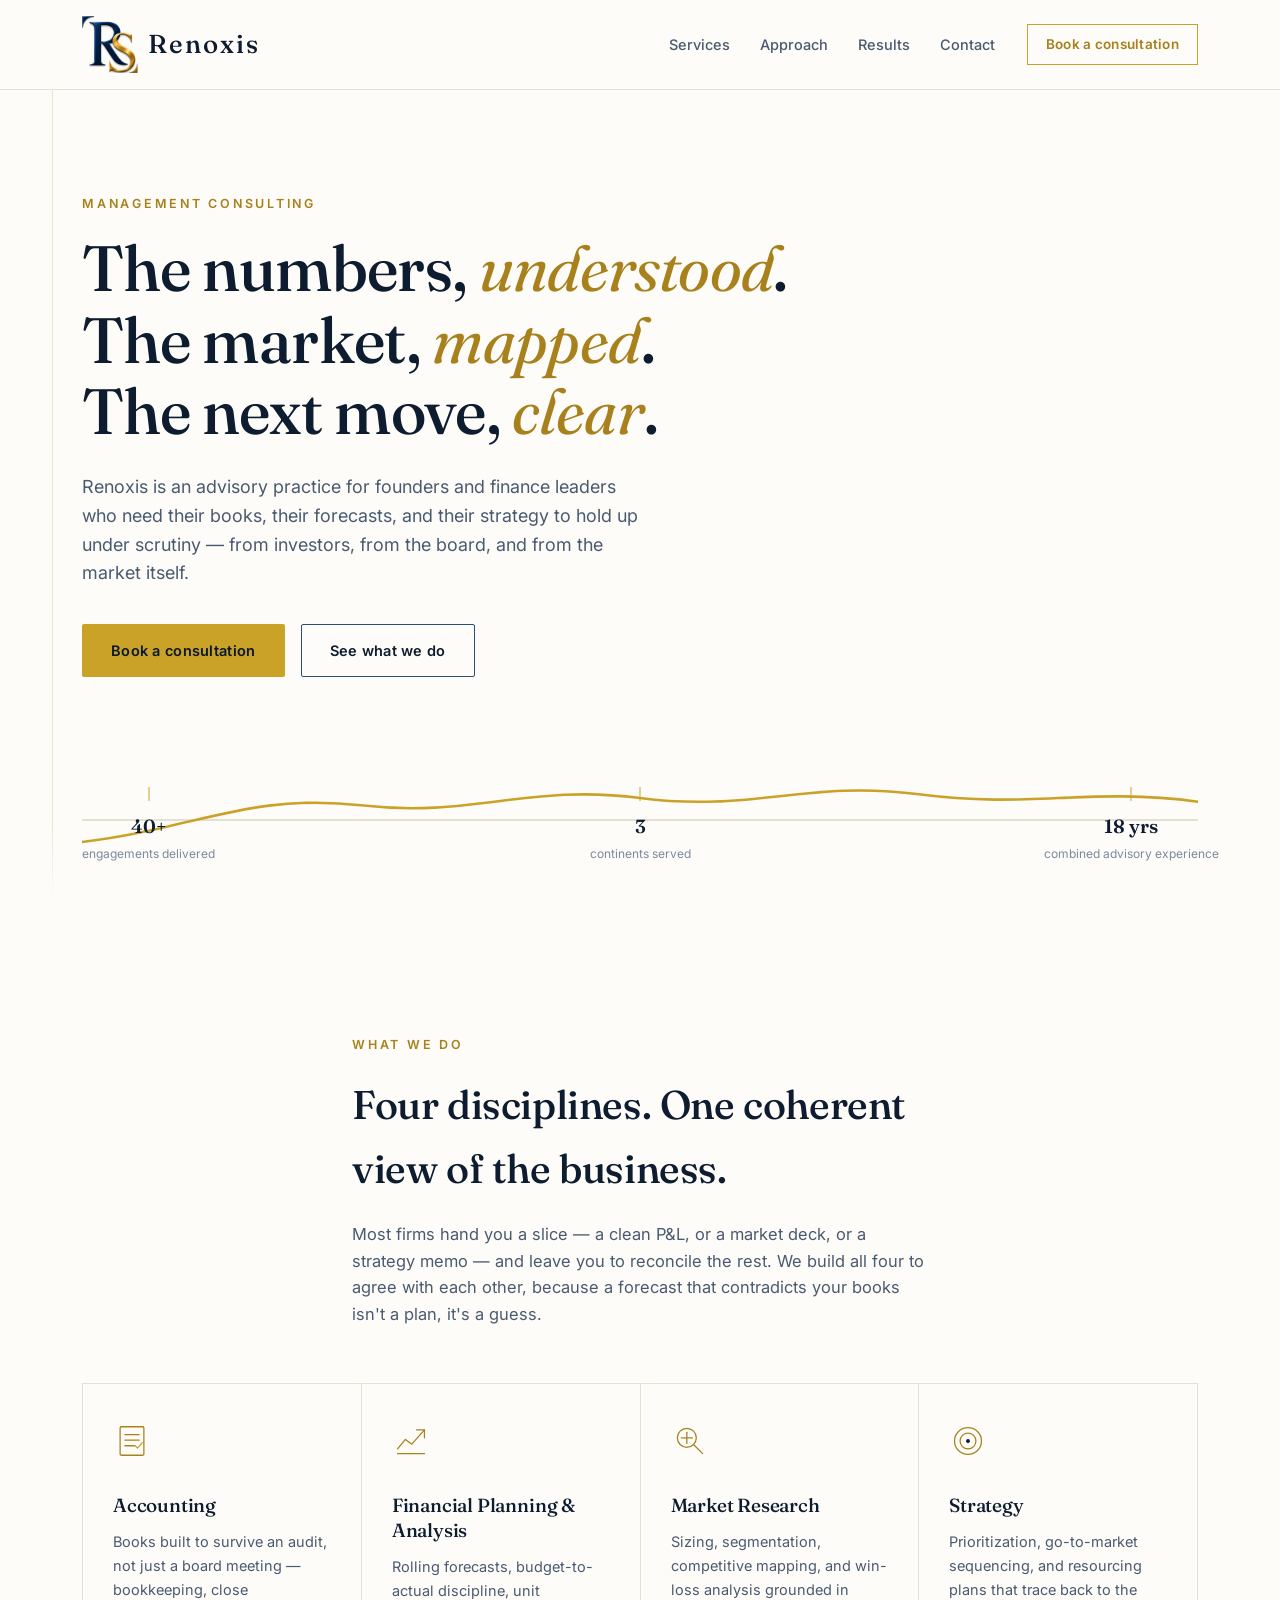
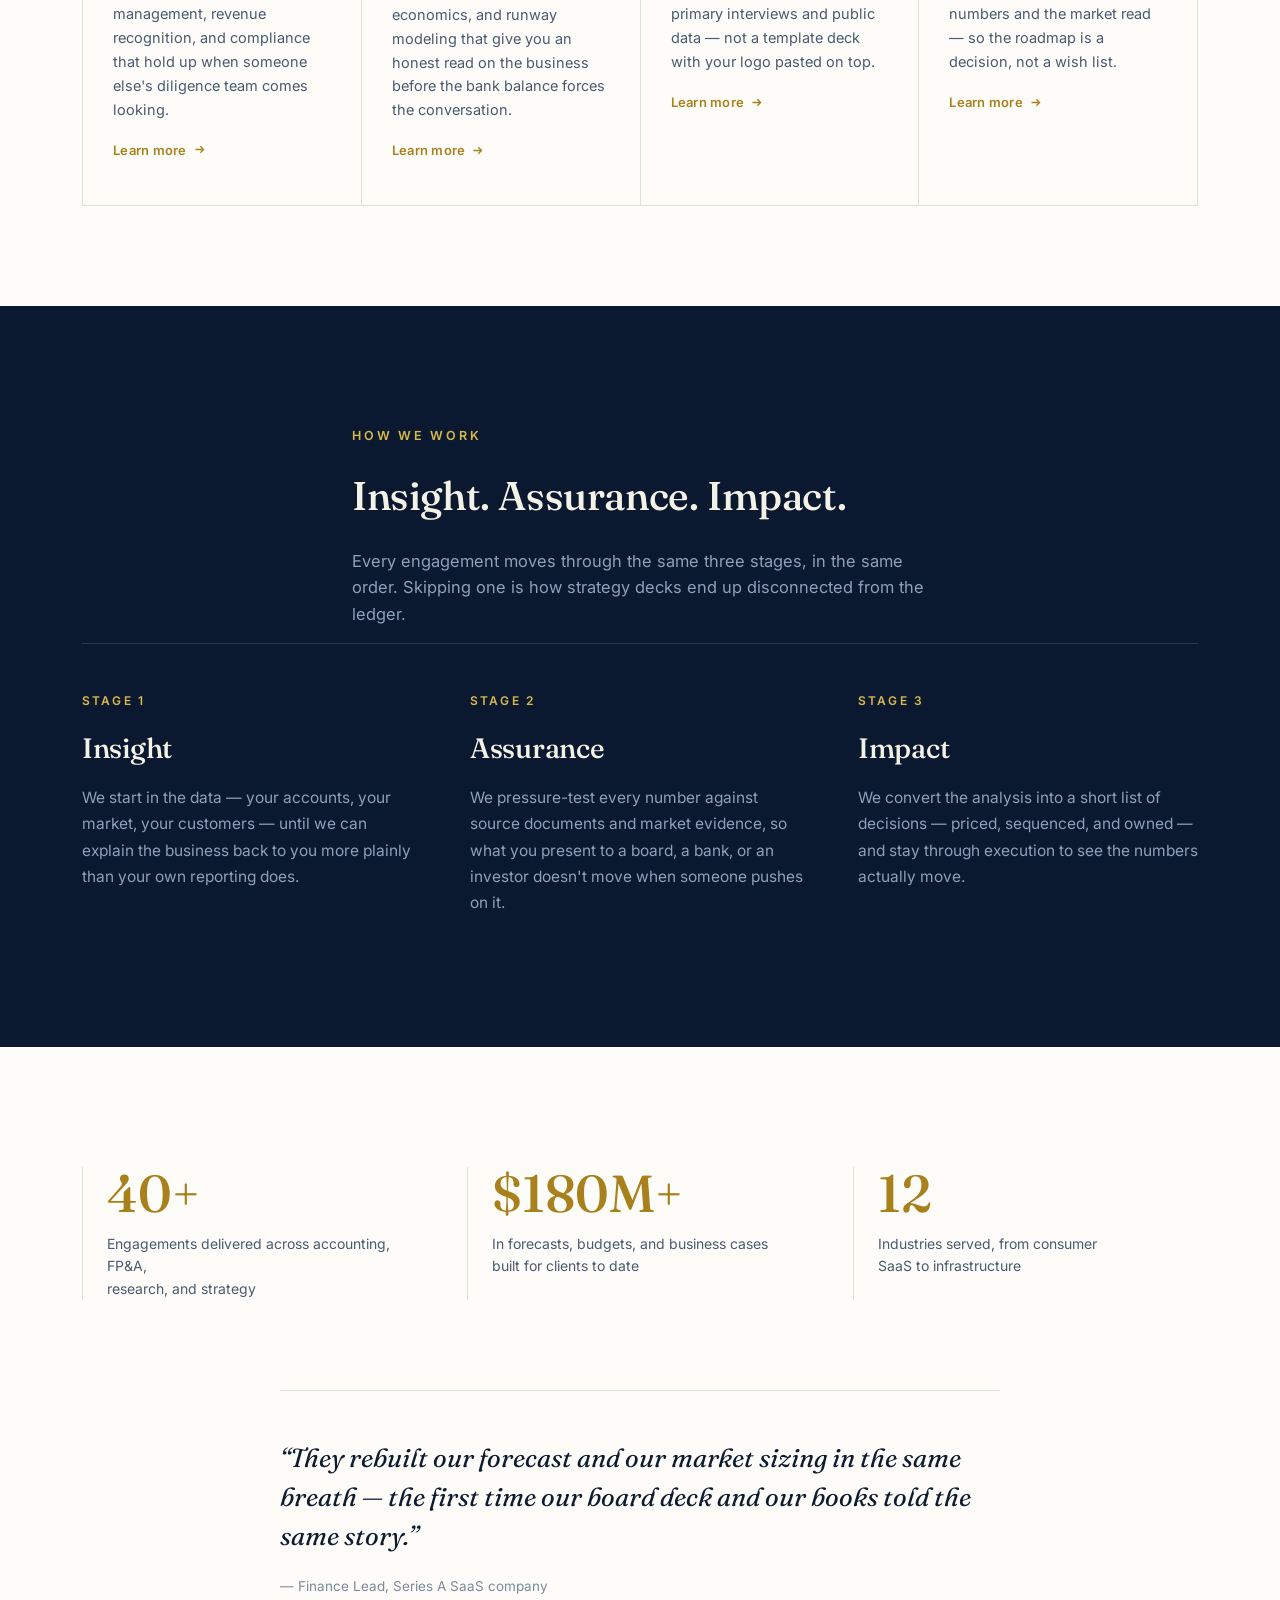
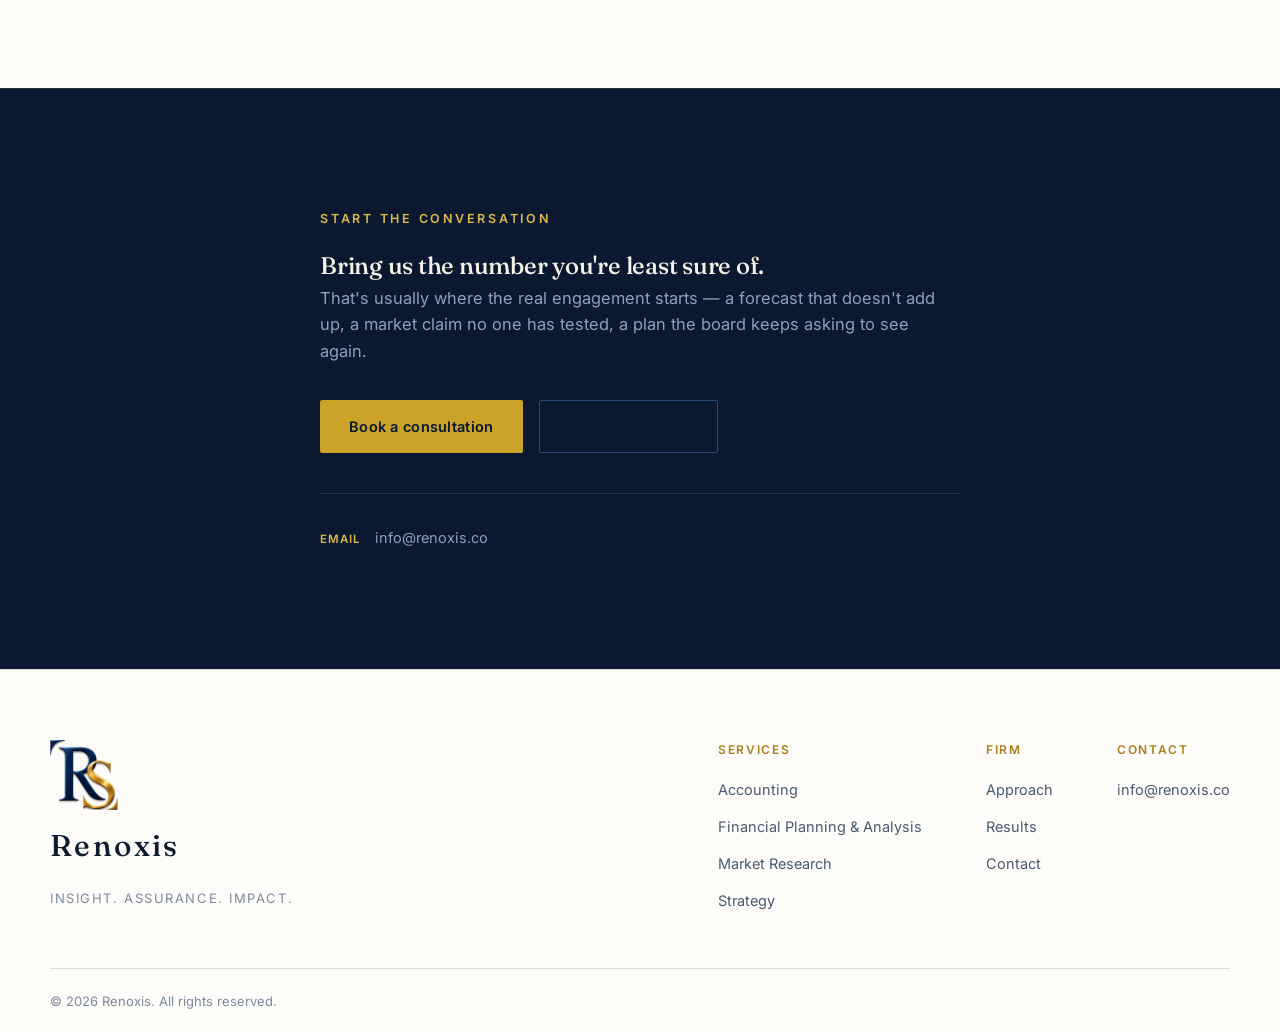
==== index.html @ 5460c529 "Convert footer to light theme matching header, keep CTA band navy" ====
<!DOCTYPE html>
<html lang="en">
<head>
<meta charset="UTF-8">
<meta name="viewport" content="width=device-width, initial-scale=1.0">
<title>Renoxis — Insight. Assurance. Impact.</title>
<link rel="preconnect" href="https://fonts.googleapis.com">
<link rel="preconnect" href="https://fonts.gstatic.com" crossorigin>
<link href="https://fonts.googleapis.com/css2?family=Fraunces:ital,opsz,wght@0,9..144,300;0,9..144,400;0,9..144,500;0,9..144,600;1,9..144,400;1,9..144,500&family=Inter:wght@400;500;600&display=swap" rel="stylesheet">
<style>
/* ============ TOKENS ============ */
:root{
  --navy-950:#0a1830;
  --navy-900:#0e2140;
  --navy-850:#132a4d;
  --navy-800:#1a3358;
  --navy-700:#2b4d75;
  --navy-600:#3d5f86;

  --gold-600:#a8811d;
  --gold-500:#c9a227;
  --gold-400:#dab84a;
  --gold-300:#e8c468;
  --gold-100:#f4e4b8;

  --paper:#fdfcf9;
  --mist:#f2f1ea;
  --line:#e3e0d4;

  --ivory:#f4f1e6;
  --slate-400:#8fa0ba;
  --slate-500:#6f83a0;

  --ink:#0e1c30;
  --ink-soft:#4a5a70;
  --ink-faint:#7c8a9e;

  --serif:'Fraunces', Georgia, serif;
  --sans:'Inter', -apple-system, BlinkMacSystemFont, 'Segoe UI', sans-serif;

  --container:1180px;
  --radius:2px;
}

*{box-sizing:border-box;}
html{scroll-behavior:smooth;}
@media (prefers-reduced-motion: reduce){
  html{scroll-behavior:auto;}
  *{animation-duration:0.001ms !important; animation-iteration-count:1 !important; transition-duration:0.001ms !important;}
}

body{
  margin:0;
  background:var(--paper);
  color:var(--ink);
  font-family:var(--sans);
  font-size:16px;
  line-height:1.6;
  -webkit-font-smoothing:antialiased;
}

a{color:inherit; text-decoration:none;}
img{max-width:100%; display:block;}
h1,h2,h3{font-family:var(--serif); font-weight:500; margin:0; letter-spacing:-0.01em;}
p{margin:0;}

.eyebrow{
  font-family:var(--sans);
  font-size:12.5px;
  font-weight:600;
  letter-spacing:0.22em;
  text-transform:uppercase;
  color:var(--gold-600);
  margin:0 0 18px;
}

/* subtle fixed background rail evoking a ledger margin line */
.ledger-rail{
  position:fixed;
  top:0; bottom:0; left:52px;
  width:1px;
  background:linear-gradient(to bottom, transparent, rgba(168,129,29,0.18) 8%, rgba(168,129,29,0.18) 92%, transparent);
  z-index:0;
  pointer-events:none;
}
@media (max-width:900px){ .ledger-rail{display:none;} }

/* ============ REVEAL ANIM ============ */
.reveal{
  opacity:0;
  transform:translateY(18px);
  transition:opacity 0.7s ease, transform 0.7s ease;
}
.reveal.in{
  opacity:1;
  transform:translateY(0);
}

/* ============ NAV ============ */
.nav{
  position:sticky; top:0; z-index:50;
  background:rgba(253,252,249,0.88);
  backdrop-filter:blur(10px);
  border-bottom:1px solid var(--line);
}
.nav-inner{
  max-width:var(--container);
  margin:0 auto;
  padding:16px 32px;
  display:flex;
  align-items:center;
  gap:32px;
}
.brand{display:flex; align-items:center; gap:10px;}
.brand-mark{width:56px; height:auto;}
.brand-word{
  font-family:var(--serif);
  font-size:26px;
  font-weight:500;
  letter-spacing:0.08em;
  color:var(--ink);
}
.nav-links{
  display:flex; gap:30px;
  margin-left:auto;
  font-size:14.5px;
  font-weight:500;
  color:var(--ink-soft);
}
.nav-links a{transition:color 0.2s ease;}
.nav-links a:hover{color:var(--gold-600);}
.nav-cta{
  border:1px solid var(--gold-500);
  color:var(--gold-600);
  font-size:13.5px;
  font-weight:600;
  padding:9px 18px;
  letter-spacing:0.02em;
  transition:background 0.2s ease, color 0.2s ease;
  white-space:nowrap;
}
.nav-cta:hover{background:var(--gold-500); color:var(--navy-950);}
.nav-toggle{
  display:none;
  margin-left:auto;
  background:none; border:none; cursor:pointer;
  flex-direction:column; gap:5px; padding:6px;
}
.nav-toggle span{width:22px; height:1.5px; background:var(--ink);}
.nav-mobile{
  display:none;
  flex-direction:column;
  padding:8px 32px 24px;
  gap:18px;
  border-top:1px solid var(--line);
}
.nav-mobile a{font-size:15px; color:var(--ink-soft);}
.nav-cta-mobile{color:var(--gold-600); font-weight:600;}
.nav-mobile.open{display:flex;}

@media (max-width:860px){
  .nav-links, .nav-cta{display:none;}
  .nav-toggle{display:flex;}
}

/* ============ HERO ============ */
.hero{
  position:relative;
  max-width:var(--container);
  margin:0 auto;
  padding:104px 32px 40px;
}
.hero-inner{max-width:760px;}
.hero-title{
  font-size:clamp(38px, 5.4vw, 64px);
  line-height:1.12;
  color:var(--ink);
  margin-bottom:26px;
}
.hero-title em{
  font-style:italic;
  color:var(--gold-600);
  font-weight:400;
}
.hero-sub{
  font-size:18px;
  color:var(--ink-soft);
  max-width:560px;
  margin-bottom:36px;
}
.hero-actions{display:flex; gap:16px; flex-wrap:wrap;}

.btn{
  display:inline-flex;
  align-items:center;
  justify-content:center;
  padding:14px 28px;
  font-size:14.5px;
  font-weight:600;
  letter-spacing:0.02em;
  border-radius:var(--radius);
  transition:all 0.2s ease;
  border:1px solid transparent;
}
.btn-primary{
  background:var(--gold-500);
  color:var(--navy-950);
}
.btn-primary:hover{background:var(--gold-400); transform:translateY(-1px);}
.btn-ghost{
  border-color:var(--navy-700);
  color:var(--ink);
}
.btn-ghost:hover{border-color:var(--gold-500); color:var(--gold-600);}

/* ledger signature strip */
.ledger{margin-top:88px;}
.ledger-line{position:relative; height:110px;}
.ledger-svg{position:absolute; top:0; left:0; width:100%; height:100%;}
.ledger-baseline{stroke:var(--line); stroke-width:1;}
.ledger-trace{
  fill:none;
  stroke:var(--gold-500);
  stroke-width:1.4;
  stroke-linecap:round;
  stroke-dasharray:1400;
  stroke-dashoffset:1400;
  animation:trace 2.4s ease forwards 0.4s;
}
@keyframes trace{ to{ stroke-dashoffset:0; } }
@media (prefers-reduced-motion: reduce){
  .ledger-trace{ stroke-dashoffset:0; animation:none; }
}

.tick{
  position:absolute;
  top:22px;
  display:flex;
  flex-direction:column;
  align-items:center;
  transform:translateX(-50%);
  text-align:center;
}
.tick-mark{
  width:1px; height:14px;
  background:var(--gold-500);
  margin-bottom:10px;
}
.tick-label{
  display:flex;
  flex-direction:column;
  font-size:12px;
  color:var(--ink-faint);
  white-space:nowrap;
}
.tick-label strong{
  font-family:var(--serif);
  font-size:19px;
  font-weight:600;
  color:var(--ink);
  margin-bottom:2px;
}
@media (max-width:700px){
  .ledger{margin-top:48px;}
  .ledger-line{
    height:auto;
    display:flex;
    flex-direction:column;
    gap:22px;
  }
  .ledger-svg{display:none;}
  .tick{
    position:static;
    transform:none;
    flex-direction:row;
    align-items:center;
    text-align:left;
    gap:14px;
  }
  .tick-mark{
    width:14px; height:1px;
    margin-bottom:0;
    flex-shrink:0;
  }
  .tick-label{
    flex-direction:row;
    align-items:baseline;
    gap:8px;
    white-space:normal;
    max-width:none;
  }
  .tick-label strong{margin-bottom:0;}
}

/* ============ SECTION HEAD (shared) ============ */
.section-head{
  max-width:640px;
  margin:0 auto 56px;
  padding:0 32px;
  text-align:left;
}
.section-head h2{
  font-size:clamp(28px, 3.4vw, 40px);
  color:var(--ink);
  margin-bottom:20px;
}
.section-lede{font-size:16.5px; color:var(--ink-soft);}

/* dark accent sections (approach, cta) override text colors */
.approach .section-head h2,
.cta-band .section-head h2,
.cta-inner h2{color:var(--ivory);}
.approach .section-lede,
.cta-band .section-lede,
.cta-inner .section-lede{color:var(--slate-400);}
.approach .eyebrow,
.cta-band .eyebrow{color:var(--gold-400);}

/* ============ SERVICES ============ */
.services{
  max-width:var(--container);
  margin:0 auto;
  padding:120px 32px 100px;
}
.service-grid{
  display:grid;
  grid-template-columns:repeat(4, 1fr);
  gap:1px;
  background:var(--line);
  border:1px solid var(--line);
}
.service-card{
  background:var(--paper);
  padding:38px 30px 42px;
  transition:background 0.25s ease;
}
.service-card:hover{background:var(--mist);}
.service-card{display:block; cursor:pointer;}
.service-card .learn-more{
  display:inline-flex;
  align-items:center;
  gap:6px;
  margin-top:18px;
  font-size:13px;
  font-weight:600;
  color:var(--gold-600);
  letter-spacing:0.02em;
}
.service-card .learn-more svg{width:13px; height:13px; transition:transform 0.2s ease;}
.service-card:hover .learn-more svg{transform:translateX(3px);}
.service-icon{
  width:38px; height:38px;
  fill:none;
  stroke:var(--gold-600);
  stroke-width:1.6;
  stroke-linecap:round;
  stroke-linejoin:round;
  margin-bottom:26px;
}
.service-icon .check{stroke:var(--gold-500);}
.service-card h3{
  font-size:19px;
  color:var(--ink);
  margin-bottom:12px;
  line-height:1.3;
}
.service-card p{
  font-size:14.5px;
  color:var(--ink-soft);
  line-height:1.65;
}
@media (max-width:980px){
  .service-grid{grid-template-columns:1fr 1fr;}
}
@media (max-width:600px){
  .service-grid{grid-template-columns:1fr;}
  .services{padding:80px 24px 70px;}
}

/* ============ APPROACH (dark accent block) ============ */
.approach{
  background:var(--navy-950);
  color:var(--ivory);
  padding:120px 0 130px;
}
.stages{
  position:relative;
  max-width:var(--container);
  margin:0 auto;
  padding:0 32px;
  display:grid;
  grid-template-columns:repeat(3, 1fr);
  gap:48px;
}
.stage-rail{
  position:absolute;
  top:-40px;
  left:32px; right:32px;
  height:1px;
  background:rgba(255,255,255,0.14);
}
.stage{position:relative; padding-top:8px;}
.stage-index{
  display:block;
  font-family:var(--sans);
  font-size:12px;
  font-weight:600;
  letter-spacing:0.18em;
  text-transform:uppercase;
  color:var(--gold-400);
  margin-bottom:16px;
}
.stage h3{
  font-size:28px;
  color:var(--ivory);
  margin-bottom:14px;
}
.stage p{
  font-size:15.5px;
  color:var(--slate-400);
  line-height:1.7;
}
@media (max-width:820px){
  .stages{grid-template-columns:1fr; gap:44px;}
  .stage-rail{display:none;}
}

/* ============ PROOF ============ */
.proof{
  max-width:var(--container);
  margin:0 auto;
  padding:120px 32px 90px;
}
.proof-inner{
  display:grid;
  grid-template-columns:repeat(3, 1fr);
  gap:40px;
  margin-bottom:90px;
}
.proof-stat{
  border-left:1px solid var(--line);
  padding-left:24px;
  display:flex;
  flex-direction:column;
}
.proof-number{
  font-family:var(--serif);
  font-size:52px;
  font-weight:500;
  color:var(--gold-600);
  line-height:1;
  margin-bottom:14px;
}
.proof-label{
  font-size:14px;
  color:var(--ink-soft);
  line-height:1.6;
}
@media (max-width:820px){
  .proof-inner{grid-template-columns:1fr; gap:32px;}
}

.quote{
  max-width:720px;
  margin:0 auto;
  text-align:left;
  border-top:1px solid var(--line);
  padding-top:48px;
}
.quote p{
  font-family:var(--serif);
  font-style:italic;
  font-size:clamp(20px, 2.4vw, 26px);
  color:var(--ink);
  line-height:1.5;
  margin-bottom:20px;
}
.quote footer{
  font-family:var(--sans);
  font-size:13.5px;
  color:var(--ink-faint);
  font-style:normal;
}

/* ============ CTA BAND ============ */
.cta-band{
  background:var(--navy-950);
  border-top:1px solid rgba(201,162,39,0.18);
  padding:120px 32px;
}
.cta-inner{
  max-width:640px;
  margin:0 auto;
  text-align:left;
}
.cta-inner .section-lede{margin-bottom:36px;}
.cta-contact-details{
  display:flex;
  flex-direction:column;
  gap:10px;
  margin-top:40px;
  padding-top:32px;
  border-top:1px solid rgba(255,255,255,0.12);
}
.cta-contact-details span{
  font-size:14.5px;
  color:var(--slate-400);
}
.cta-contact-details strong{
  font-family:var(--sans);
  font-weight:600;
  color:var(--gold-400);
  letter-spacing:0.08em;
  text-transform:uppercase;
  font-size:11.5px;
  margin-right:10px;
}
.cta-contact-details a{
  color:var(--slate-400);
  transition:color 0.2s ease;
}
.cta-contact-details a:hover{color:var(--gold-300);}

/* ============ FOOTER ============ */
.site-footer{
  background:var(--paper);
  border-top:1px solid var(--line);
  padding:70px 32px 0;
}
.footer-inner{
  max-width:var(--container);
  margin:0 auto;
  display:flex;
  justify-content:space-between;
  gap:60px;
  flex-wrap:wrap;
  padding-bottom:56px;
}
.footer-brand{display:flex; flex-direction:column; gap:12px; max-width:260px;}
.footer-brand .brand-mark{width:68px;}
.footer-brand{align-items:flex-start;}
.footer-brand .brand-word{font-size:30px; color:var(--ink);}
.footer-tagline{
  font-size:13px;
  letter-spacing:0.12em;
  text-transform:uppercase;
  color:var(--ink-faint);
  margin-top:6px;
}
.footer-cols{
  display:flex;
  gap:64px;
  flex-wrap:wrap;
}
.footer-col{display:flex; flex-direction:column; gap:14px;}
.footer-heading{
  font-size:12px;
  font-weight:600;
  letter-spacing:0.14em;
  text-transform:uppercase;
  color:var(--gold-600);
  margin-bottom:4px;
}
.footer-col a, .footer-static{
  font-size:14.5px;
  color:var(--ink-soft);
  transition:color 0.2s ease;
}
.footer-col a:hover{color:var(--gold-600);}
.footer-col-contact .footer-static{line-height:1.6;}
.footer-bottom{
  border-top:1px solid var(--line);
  padding:22px 0;
  max-width:var(--container);
  margin:0 auto;
  font-size:13px;
  color:var(--ink-faint);
}

/* ============ SERVICE DETAIL PAGES ============ */
.breadcrumb{
  max-width:var(--container);
  margin:0 auto;
  padding:28px 32px 0;
}
.breadcrumb a{
  display:inline-flex;
  align-items:center;
  gap:6px;
  font-size:13px;
  font-weight:600;
  letter-spacing:0.04em;
  color:var(--ink-faint);
  transition:color 0.2s ease;
}
.breadcrumb a:hover{color:var(--gold-600);}

/* ---- HERO: two-column with snapshot card ---- */
.service-hero{
  max-width:var(--container);
  margin:0 auto;
  padding:28px 32px 0;
  display:grid;
  grid-template-columns:1.15fr 0.85fr;
  gap:56px;
  align-items:center;
}
.service-hero-inner{padding:40px 0 80px;}
.service-hero h1{
  font-size:clamp(32px, 4vw, 50px);
  line-height:1.14;
  color:var(--ink);
  margin-bottom:20px;
}
.service-hero .hero-sub{margin-bottom:30px; font-size:17px;}

.snapshot-card{
  background:var(--navy-950);
  border-radius:4px;
  padding:38px 34px;
  position:relative;
  overflow:hidden;
}
.snapshot-card::before{
  content:'';
  position:absolute;
  top:-40%; right:-30%;
  width:70%; height:140%;
  background:radial-gradient(circle, rgba(201,162,39,0.16), transparent 70%);
  pointer-events:none;
}
.snapshot-label{
  font-size:11px;
  font-weight:600;
  letter-spacing:0.18em;
  text-transform:uppercase;
  color:var(--gold-400);
  margin-bottom:26px;
  position:relative;
}
.snapshot-stats{
  display:flex;
  flex-direction:column;
  gap:22px;
  position:relative;
}
.snapshot-stat{
  display:flex;
  align-items:baseline;
  justify-content:space-between;
  gap:16px;
  padding-bottom:20px;
  border-bottom:1px solid rgba(255,255,255,0.1);
}
.snapshot-stat:last-child{border-bottom:none; padding-bottom:0;}
.snapshot-stat .label{
  font-size:13.5px;
  color:var(--slate-400);
  line-height:1.4;
  max-width:150px;
}
.snapshot-stat .value{
  font-family:var(--serif);
  font-size:26px;
  font-weight:500;
  color:var(--ivory);
  white-space:nowrap;
}
@media (max-width:900px){
  .service-hero{grid-template-columns:1fr; gap:8px;}
  .service-hero-inner{padding-bottom:32px;}
  .snapshot-card{margin-bottom:56px;}
}

/* ---- INCLUDED: icon card grid ---- */
.include-section{
  max-width:var(--container);
  margin:0 auto;
  padding:90px 32px;
  border-top:1px solid var(--line);
}
.include-grid{
  display:grid;
  grid-template-columns:repeat(3, 1fr);
  gap:20px;
  margin-top:48px;
}
.include-item{
  background:var(--paper);
  border:1px solid var(--line);
  padding:30px 26px;
  transition:border-color 0.2s ease, transform 0.2s ease;
}
.include-item:hover{border-color:var(--gold-500); transform:translateY(-3px);}
.include-item .icon-wrap{
  width:42px; height:42px;
  display:flex; align-items:center; justify-content:center;
  border:1px solid var(--line);
  margin-bottom:20px;
}
.include-item .icon-wrap svg{
  width:20px; height:20px;
  stroke:var(--gold-600);
  fill:none;
  stroke-width:1.7;
  stroke-linecap:round;
  stroke-linejoin:round;
}
.include-item h4{
  font-family:var(--serif);
  font-size:18px;
  font-weight:500;
  color:var(--ink);
  margin-bottom:10px;
}
.include-item p{
  font-size:14px;
  color:var(--ink-soft);
  line-height:1.6;
}
@media (max-width:980px){
  .include-grid{grid-template-columns:1fr 1fr;}
}
@media (max-width:640px){
  .include-grid{grid-template-columns:1fr;}
  .include-section{padding:64px 24px;}
}

/* ---- STAT BAND ---- */
.stat-band{
  background:var(--mist);
  border-top:1px solid var(--line);
  border-bottom:1px solid var(--line);
  padding:56px 32px;
}
.stat-band-inner{
  max-width:var(--container);
  margin:0 auto;
  display:grid;
  grid-template-columns:repeat(3, 1fr);
  gap:32px;
}
.stat-band-item{text-align:left;}
.stat-band-item .num{
  display:block;
  font-family:var(--serif);
  font-size:36px;
  font-weight:500;
  color:var(--gold-600);
  margin-bottom:6px;
}
.stat-band-item .lbl{
  font-size:13.5px;
  color:var(--ink-soft);
  line-height:1.5;
}
@media (max-width:700px){
  .stat-band-inner{grid-template-columns:1fr; gap:24px;}
}

/* ---- PROCESS: visual timeline ---- */
.process-section{
  background:var(--navy-950);
  color:var(--ivory);
  padding:100px 0 110px;
}
.process-list{
  max-width:var(--container);
  margin:0 auto;
  padding:0 32px;
  position:relative;
}
.process-list::before{
  content:'';
  position:absolute;
  left:47px; top:6px; bottom:6px;
  width:1px;
  background:rgba(255,255,255,0.14);
}
@media (max-width:700px){ .process-list::before{left:19px;} }
.process-step{
  display:grid;
  grid-template-columns:96px 1fr;
  gap:28px;
  padding:30px 0;
  position:relative;
}
@media (max-width:700px){
  .process-step{grid-template-columns:40px 1fr; gap:18px;}
}
.process-step .step-num{
  width:58px; height:58px;
  border-radius:50%;
  border:1px solid var(--gold-500);
  background:var(--navy-950);
  display:flex; align-items:center; justify-content:center;
  font-family:var(--serif);
  font-size:21px;
  font-weight:500;
  color:var(--gold-400);
  position:relative;
  z-index:1;
}
@media (max-width:700px){
  .process-step .step-num{width:38px; height:38px; font-size:15px;}
}
.process-step h4{
  font-size:19px;
  color:var(--ivory);
  margin-bottom:8px;
  font-family:var(--serif);
  font-weight:500;
  padding-top:10px;
}
.process-step p{
  font-size:15px;
  color:var(--slate-400);
  line-height:1.65;
  max-width:600px;
}

/* ---- PULL QUOTE ---- */
.pull-quote{
  max-width:820px;
  margin:0 auto;
  padding:110px 32px;
  text-align:center;
}
.pull-quote .mark{
  font-family:var(--serif);
  font-size:64px;
  color:var(--gold-500);
  line-height:1;
  margin-bottom:8px;
}
.pull-quote p{
  font-family:var(--serif);
  font-style:italic;
  font-size:clamp(22px, 3vw, 30px);
  color:var(--ink);
  line-height:1.5;
  margin-bottom:22px;
}
.pull-quote footer{
  font-size:13.5px;
  color:var(--ink-faint);
  font-style:normal;
}

/* ---- WHO IT'S FOR: chip layout ---- */
.who-section{
  max-width:var(--container);
  margin:0 auto;
  padding:20px 32px 100px;
  display:grid;
  grid-template-columns:0.9fr 1.1fr;
  gap:70px;
  align-items:start;
}
.who-section .section-head{padding:0; margin:0; max-width:none;}
.who-section .section-lede{margin-bottom:0;}
.who-chips{
  display:flex;
  flex-direction:column;
  gap:14px;
}
.who-chip{
  display:flex;
  align-items:flex-start;
  gap:14px;
  padding:18px 20px;
  background:var(--mist);
  border-left:2px solid var(--gold-500);
}
.who-chip svg{
  width:16px; height:16px;
  stroke:var(--gold-600);
  fill:none;
  stroke-width:2;
  flex-shrink:0;
  margin-top:2px;
}
.who-chip span{
  font-size:14.5px;
  color:var(--ink);
  line-height:1.5;
}
@media (max-width:860px){
  .who-section{grid-template-columns:1fr; gap:32px;}
}

/* ---- RELATED SERVICES ---- */
.related-services{
  max-width:var(--container);
  margin:0 auto;
  padding:90px 32px 120px;
  border-top:1px solid var(--line);
}
.related-grid{
  display:grid;
  grid-template-columns:repeat(2, 1fr);
  gap:24px;
  margin-top:40px;
}
.related-card{
  border:1px solid var(--line);
  padding:32px 30px;
  transition:border-color 0.2s ease, background 0.2s ease, transform 0.2s ease;
  display:flex;
  gap:20px;
  align-items:flex-start;
}
.related-card:hover{border-color:var(--gold-500); background:var(--mist); transform:translateY(-2px);}
.related-card .icon-wrap{
  width:44px; height:44px;
  flex-shrink:0;
  display:flex; align-items:center; justify-content:center;
  border:1px solid var(--line);
}
.related-card .icon-wrap svg{
  width:22px; height:22px;
  stroke:var(--gold-600);
  fill:none;
  stroke-width:1.6;
  stroke-linecap:round;
  stroke-linejoin:round;
}
.related-card h4{
  font-family:var(--serif);
  font-size:19px;
  color:var(--ink);
  margin-bottom:8px;
}
.related-card p{font-size:13.5px; color:var(--ink-soft); line-height:1.55;}
@media (max-width:700px){
  .related-grid{grid-template-columns:1fr;}
}

</style>
</head>
<body>

<div class="ledger-rail" aria-hidden="true"></div>

<header class="nav" id="nav">
  <div class="nav-inner">
    <a class="brand" href="#top">
      <img class="brand-mark" src="[data-uri]" alt="" />
      <span class="brand-word">Renoxis</span>
    </a>
    <nav class="nav-links" aria-label="Primary">
      <a href="#services">Services</a>
      <a href="#approach">Approach</a>
      <a href="#proof">Results</a>
      <a href="#contact">Contact</a>
    </nav>
    <a class="nav-cta" href="#contact">Book a consultation</a>
    <button class="nav-toggle" id="navToggle" aria-label="Toggle menu" aria-expanded="false">
      <span></span><span></span><span></span>
    </button>
  </div>
  <div class="nav-mobile" id="navMobile">
    <a href="#services">Services</a>
    <a href="#approach">Approach</a>
    <a href="#proof">Results</a>
    <a href="#contact">Contact</a>
    <a class="nav-cta-mobile" href="#contact">Book a consultation</a>
  </div>
</header>

<main id="top">

  <!-- HERO -->
  <section class="hero">
    <div class="hero-inner">
      <p class="eyebrow reveal">Management Consulting</p>
      <h1 class="hero-title reveal">
        The numbers, <em>understood</em>.<br>
        The market, <em>mapped</em>.<br>
        The next move, <em>clear</em>.
      </h1>
      <p class="hero-sub reveal">
        Renoxis is an advisory practice for founders and finance leaders who need
        their books, their forecasts, and their strategy to hold up under scrutiny —
        from investors, from the board, and from the market itself.
      </p>
      <div class="hero-actions reveal">
        <a href="#contact" class="btn btn-primary">Book a consultation</a>
        <a href="#services" class="btn btn-ghost">See what we do</a>
      </div>
    </div>

    <div class="ledger reveal" role="img" aria-label="Engagement ledger: 40 plus engagements delivered, 3 continents served, 18 years combined advisory experience">
      <div class="ledger-line">
        <svg class="ledger-svg" viewBox="0 0 1200 60" preserveAspectRatio="none" aria-hidden="true">
          <line x1="0" y1="30" x2="1200" y2="30" class="ledger-baseline"/>
          <path id="ledgerPath" d="M0,42 C120,35 180,15 300,22 C420,29 480,10 600,18 C720,26 780,8 900,16 C1020,24 1080,12 1200,20" class="ledger-trace"/>
        </svg>
        <span class="tick" style="left:6%">
          <span class="tick-mark"></span>
          <span class="tick-label"><strong>40+</strong>engagements delivered</span>
        </span>
        <span class="tick" style="left:50%">
          <span class="tick-mark"></span>
          <span class="tick-label"><strong>3</strong>continents served</span>
        </span>
        <span class="tick" style="left:94%">
          <span class="tick-mark"></span>
          <span class="tick-label"><strong>18 yrs</strong>combined advisory experience</span>
        </span>
      </div>
    </div>
  </section>

  <!-- SERVICES -->
  <section class="services" id="services">
    <div class="section-head reveal">
      <p class="eyebrow">What we do</p>
      <h2>Four disciplines. One coherent view of the business.</h2>
      <p class="section-lede">
        Most firms hand you a slice — a clean P&amp;L, or a market deck, or a strategy
        memo — and leave you to reconcile the rest. We build all four to agree with
        each other, because a forecast that contradicts your books isn't a plan, it's
        a guess.
      </p>
    </div>

    <div class="service-grid">
      <a href="services/accounting/" class="service-card reveal">
        <svg class="service-icon" viewBox="0 0 48 48" aria-hidden="true">
          <rect x="9" y="6" width="30" height="36" rx="1.5"/>
          <line x1="15" y1="16" x2="33" y2="16"/>
          <line x1="15" y1="23" x2="33" y2="23"/>
          <line x1="15" y1="30" x2="27" y2="30"/>
          <path d="M28 30l3 3 6-7" class="check"/>
        </svg>
        <h3>Accounting</h3>
        <p>Books built to survive an audit, not just a board meeting — bookkeeping,
        close management, revenue recognition, and compliance that hold up when
        someone else's diligence team comes looking.</p>
        <span class="learn-more">Learn more
          <svg viewBox="0 0 16 16" fill="none" stroke="currentColor" stroke-width="1.6"><path d="M3 8h10M9 4l4 4-4 4"/></svg>
        </span>
      </a>

      <a href="services/financial-planning-analysis/" class="service-card reveal">
        <svg class="service-icon" viewBox="0 0 48 48" aria-hidden="true">
          <polyline points="7,34 17,22 25,28 41,10"/>
          <polyline points="31,10 41,10 41,20"/>
          <line x1="7" y1="40" x2="41" y2="40"/>
        </svg>
        <h3>Financial Planning &amp; Analysis</h3>
        <p>Rolling forecasts, budget-to-actual discipline, unit economics, and runway
        modeling that give you an honest read on the business before the bank
        balance forces the conversation.</p>
        <span class="learn-more">Learn more
          <svg viewBox="0 0 16 16" fill="none" stroke="currentColor" stroke-width="1.6"><path d="M3 8h10M9 4l4 4-4 4"/></svg>
        </span>
      </a>

      <a href="services/market-research/" class="service-card reveal">
        <svg class="service-icon" viewBox="0 0 48 48" aria-hidden="true">
          <circle cx="20" cy="20" r="12"/>
          <line x1="29" y1="29" x2="40" y2="40"/>
          <line x1="20" y1="13" x2="20" y2="27"/>
          <line x1="13" y1="20" x2="27" y2="20"/>
        </svg>
        <h3>Market Research</h3>
        <p>Sizing, segmentation, competitive mapping, and win-loss analysis grounded
        in primary interviews and public data — not a template deck with your
        logo pasted on top.</p>
        <span class="learn-more">Learn more
          <svg viewBox="0 0 16 16" fill="none" stroke="currentColor" stroke-width="1.6"><path d="M3 8h10M9 4l4 4-4 4"/></svg>
        </span>
      </a>

      <a href="services/strategy/" class="service-card reveal">
        <svg class="service-icon" viewBox="0 0 48 48" aria-hidden="true">
          <circle cx="24" cy="24" r="17"/>
          <circle cx="24" cy="24" r="10"/>
          <circle cx="24" cy="24" r="2.5" fill="currentColor" stroke="none"/>
        </svg>
        <h3>Strategy</h3>
        <p>Prioritization, go-to-market sequencing, and resourcing plans that trace
        back to the numbers and the market read — so the roadmap is a decision,
        not a wish list.</p>
        <span class="learn-more">Learn more
          <svg viewBox="0 0 16 16" fill="none" stroke="currentColor" stroke-width="1.6"><path d="M3 8h10M9 4l4 4-4 4"/></svg>
        </span>
      </a>
    </div>
  </section>

  <!-- APPROACH -->
  <section class="approach" id="approach">
    <div class="section-head reveal light">
      <p class="eyebrow">How we work</p>
      <h2>Insight. Assurance. Impact.</h2>
      <p class="section-lede">
        Every engagement moves through the same three stages, in the same order.
        Skipping one is how strategy decks end up disconnected from the ledger.
      </p>
    </div>

    <div class="stages">
      <div class="stage-rail" aria-hidden="true"></div>

      <div class="stage reveal">
        <span class="stage-index">Stage 1</span>
        <h3>Insight</h3>
        <p>We start in the data — your accounts, your market, your customers —
        until we can explain the business back to you more plainly than your
        own reporting does.</p>
      </div>

      <div class="stage reveal">
        <span class="stage-index">Stage 2</span>
        <h3>Assurance</h3>
        <p>We pressure-test every number against source documents and market
        evidence, so what you present to a board, a bank, or an investor
        doesn't move when someone pushes on it.</p>
      </div>

      <div class="stage reveal">
        <span class="stage-index">Stage 3</span>
        <h3>Impact</h3>
        <p>We convert the analysis into a short list of decisions — priced,
        sequenced, and owned — and stay through execution to see the numbers
        actually move.</p>
      </div>
    </div>
  </section>

  <!-- PROOF -->
  <section class="proof" id="proof">
    <div class="proof-inner">
      <div class="proof-stat reveal">
        <span class="proof-number">40+</span>
        <span class="proof-label">Engagements delivered across accounting, FP&amp;A,<br>research, and strategy</span>
      </div>
      <div class="proof-stat reveal">
        <span class="proof-number">$180M+</span>
        <span class="proof-label">In forecasts, budgets, and business cases<br>built for clients to date</span>
      </div>
      <div class="proof-stat reveal">
        <span class="proof-number">12</span>
        <span class="proof-label">Industries served, from consumer<br>SaaS to infrastructure</span>
      </div>
    </div>

    <blockquote class="quote reveal">
      <p>“They rebuilt our forecast and our market sizing in the same breath —
      the first time our board deck and our books told the same story.”</p>
      <footer>— Finance Lead, Series A SaaS company</footer>
    </blockquote>
  </section>

  <!-- CTA -->
  <section class="cta-band" id="contact">
    <div class="cta-inner reveal">
      <p class="eyebrow">Start the conversation</p>
      <h2>Bring us the number you're least sure of.</h2>
      <p class="section-lede">
        That's usually where the real engagement starts — a forecast that
        doesn't add up, a market claim no one has tested, a plan the board
        keeps asking to see again.
      </p>
      <div class="hero-actions">
        <a href="mailto:info@renoxis.co" class="btn btn-primary">Book a consultation</a>
        <a href="mailto:info@renoxis.co" class="btn btn-ghost">info@renoxis.co</a>
      </div>
      <div class="cta-contact-details">
        <span><strong>Email</strong> <a href="mailto:info@renoxis.co">info@renoxis.co</a></span>
      </div>
    </div>
  </section>

</main>

<footer class="site-footer">
  <div class="footer-inner">
    <div class="footer-brand">
      <img class="brand-mark" src="[data-uri]" alt="" />
      <span class="brand-word">Renoxis</span>
      <p class="footer-tagline">Insight. Assurance. Impact.</p>
    </div>
    <div class="footer-cols">
      <div class="footer-col">
        <span class="footer-heading">Services</span>
        <a href="services/accounting/">Accounting</a>
        <a href="services/financial-planning-analysis/">Financial Planning &amp; Analysis</a>
        <a href="services/market-research/">Market Research</a>
        <a href="services/strategy/">Strategy</a>
      </div>
      <div class="footer-col">
        <span class="footer-heading">Firm</span>
        <a href="#approach">Approach</a>
        <a href="#proof">Results</a>
        <a href="#contact">Contact</a>
      </div>
      <div class="footer-col footer-col-contact">
        <span class="footer-heading">Contact</span>
        <a href="mailto:info@renoxis.co">info@renoxis.co</a>
      </div>
    </div>
  </div>
  <div class="footer-bottom">
    <span>© 2026 Renoxis. All rights reserved.</span>
  </div>
</footer>

<script>
// Mobile nav toggle
const navToggle = document.getElementById('navToggle');
const navMobile = document.getElementById('navMobile');
if(navToggle){
  navToggle.addEventListener('click', () => {
    const isOpen = navMobile.classList.toggle('open');
    navToggle.setAttribute('aria-expanded', isOpen);
  });
  navMobile.querySelectorAll('a').forEach(a=>{
    a.addEventListener('click', ()=> {
      navMobile.classList.remove('open');
      navToggle.setAttribute('aria-expanded','false');
    });
  });
}

// Scroll reveal
const revealEls = document.querySelectorAll('.reveal');
if('IntersectionObserver' in window){
  const io = new IntersectionObserver((entries)=>{
    entries.forEach(entry=>{
      if(entry.isIntersecting){
        entry.target.classList.add('in');
        io.unobserve(entry.target);
      }
    });
  }, {threshold:0.12, rootMargin:'0px 0px -40px 0px'});
  revealEls.forEach(el=>io.observe(el));
} else {
  revealEls.forEach(el=>el.classList.add('in'));
}

</script>
</body>
</html>
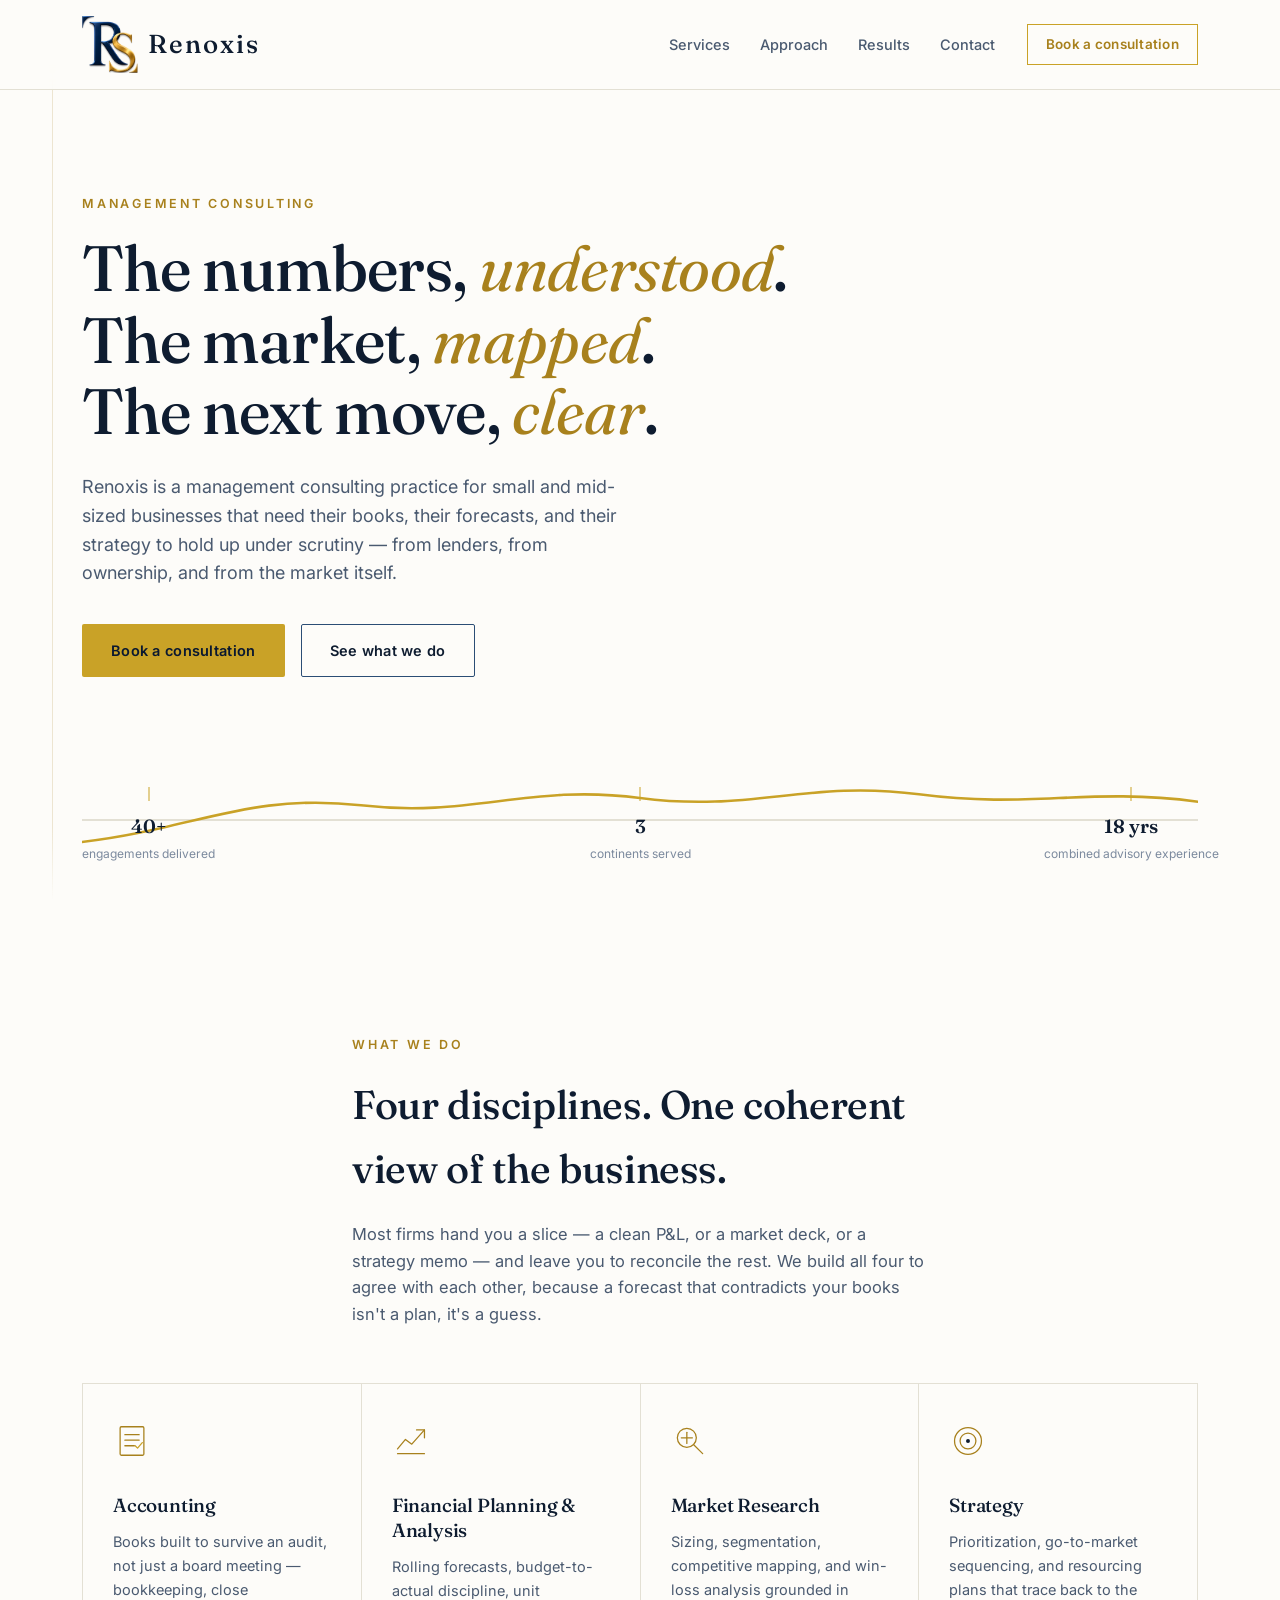
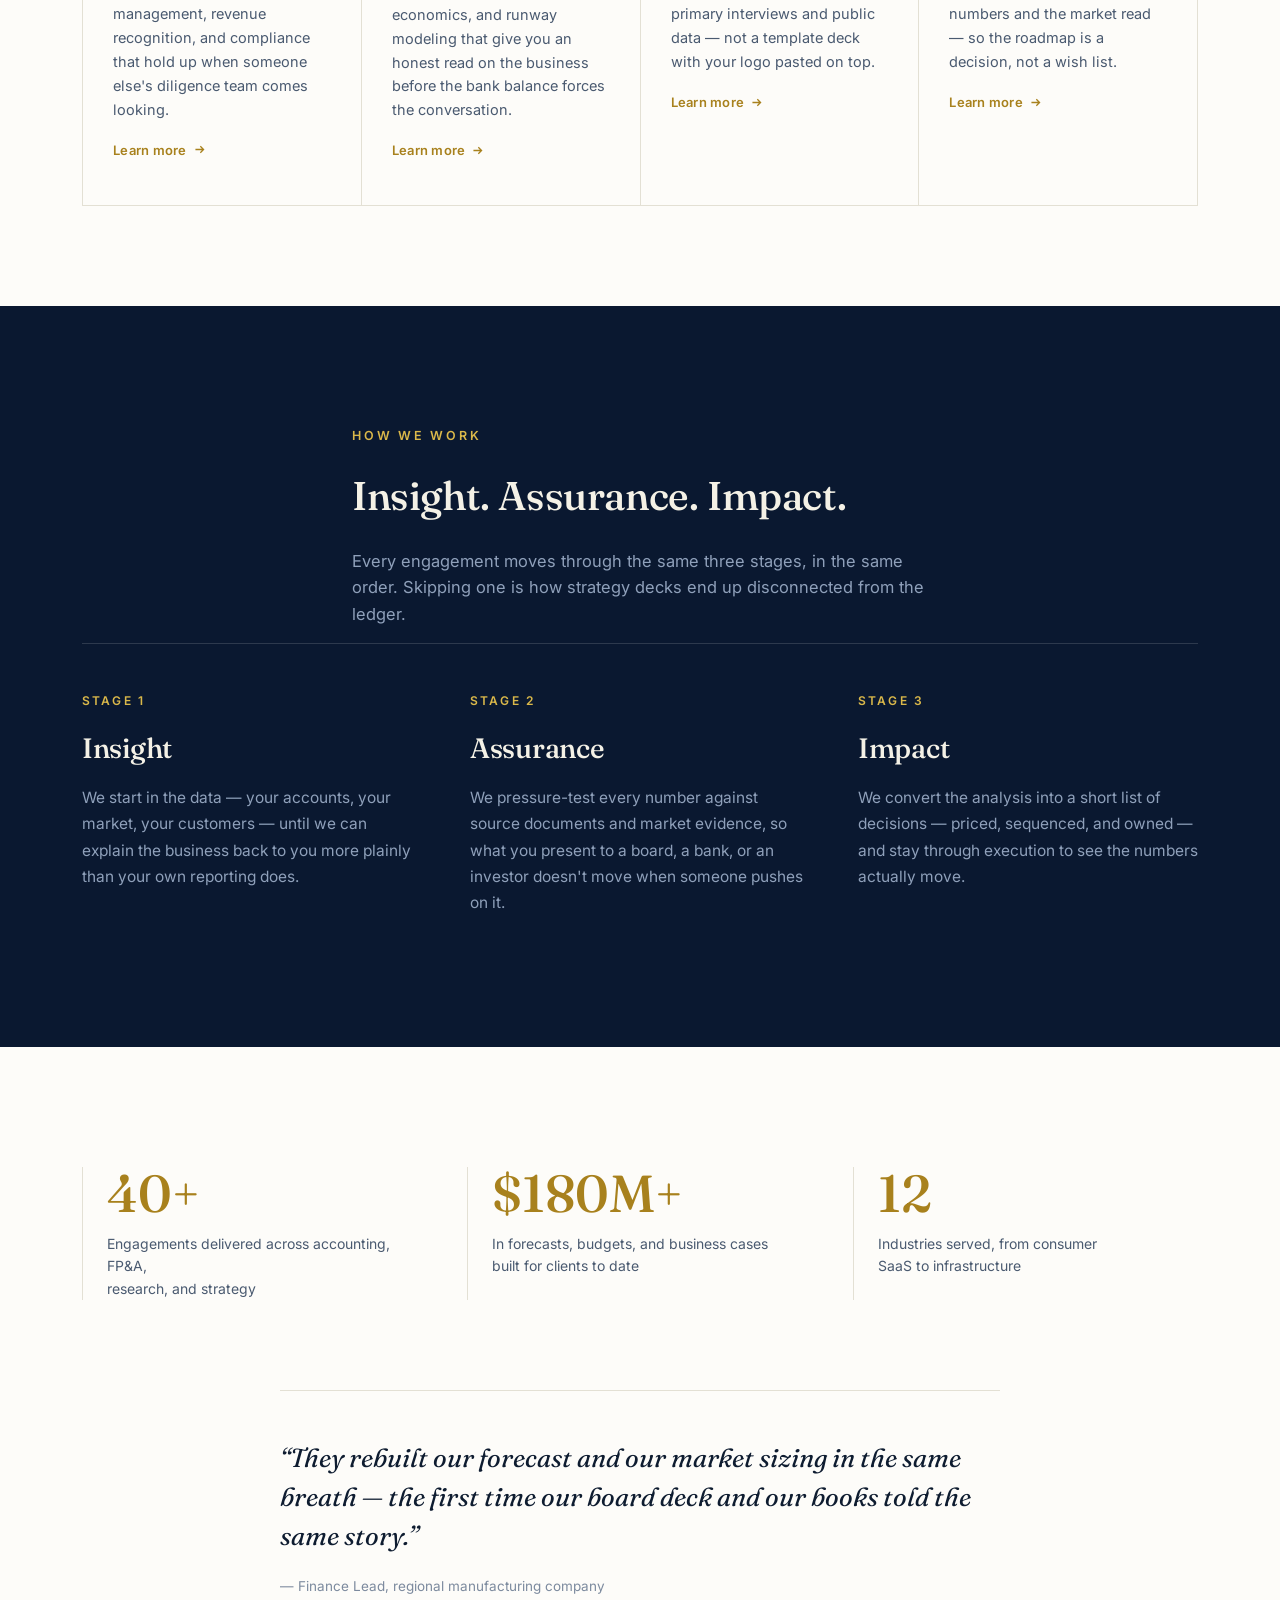
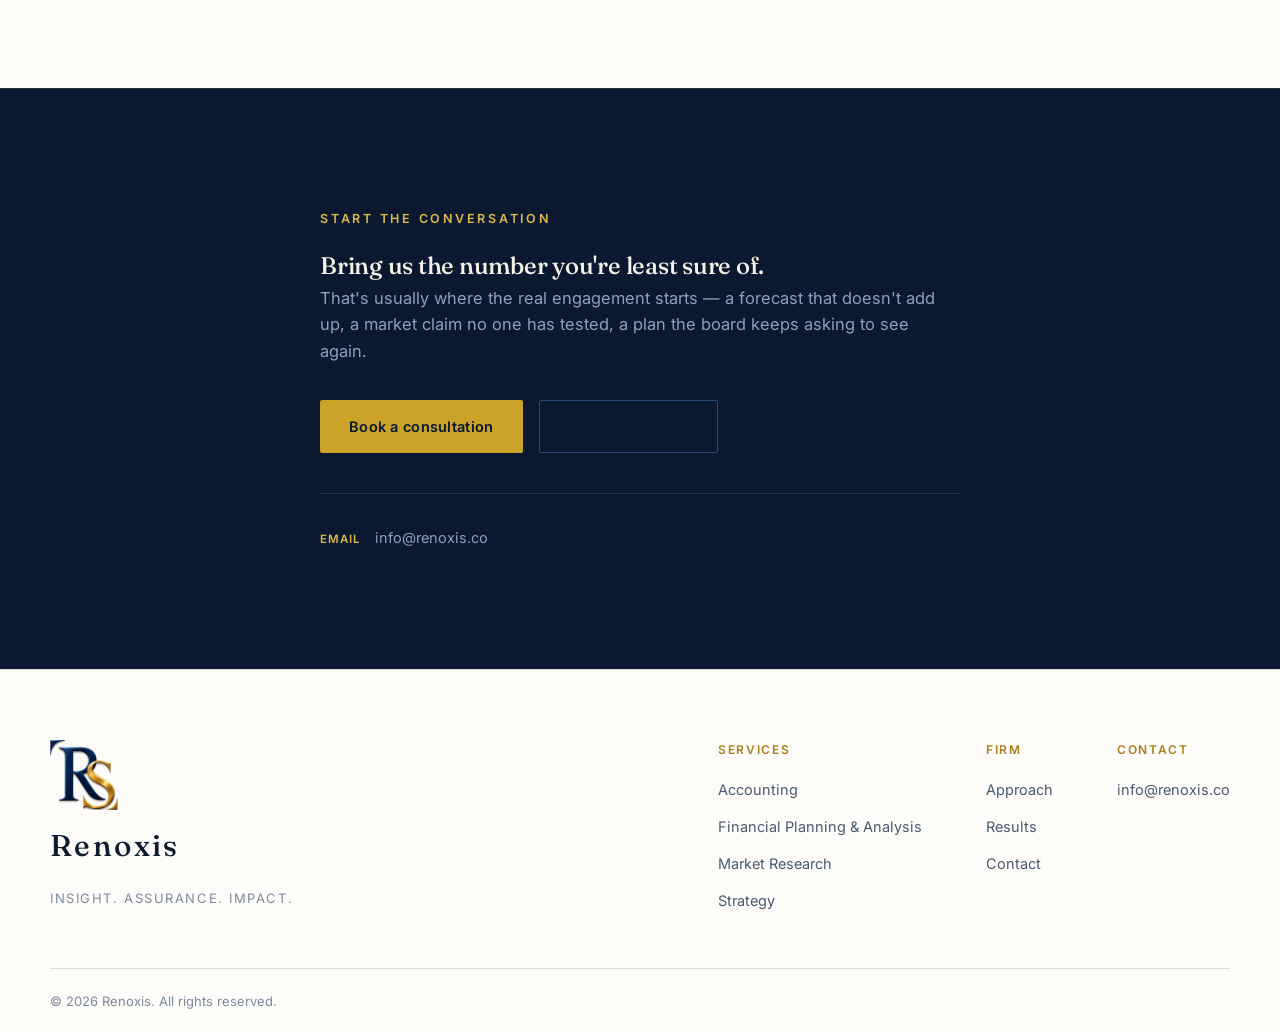
==== commit 7e540be0: "Reposition messaging from startup/founder-focused to SMB management consulting" ====
--- a/index.html
+++ b/index.html
@@ -980,9 +980,10 @@
         The next move, <em>clear</em>.
       </h1>
       <p class="hero-sub reveal">
-        Renoxis is an advisory practice for founders and finance leaders who need
-        their books, their forecasts, and their strategy to hold up under scrutiny —
-        from investors, from the board, and from the market itself.
+        Renoxis is a management consulting practice for small and mid-sized
+        businesses that need their books, their forecasts, and their strategy
+        to hold up under scrutiny — from lenders, from ownership, and from
+        the market itself.
       </p>
       <div class="hero-actions reveal">
         <a href="#contact" class="btn btn-primary">Book a consultation</a>
@@ -1151,7 +1152,7 @@
     <blockquote class="quote reveal">
       <p>“They rebuilt our forecast and our market sizing in the same breath —
       the first time our board deck and our books told the same story.”</p>
-      <footer>— Finance Lead, Series A SaaS company</footer>
+      <footer>— Finance Lead, regional manufacturing company</footer>
     </blockquote>
   </section>
 
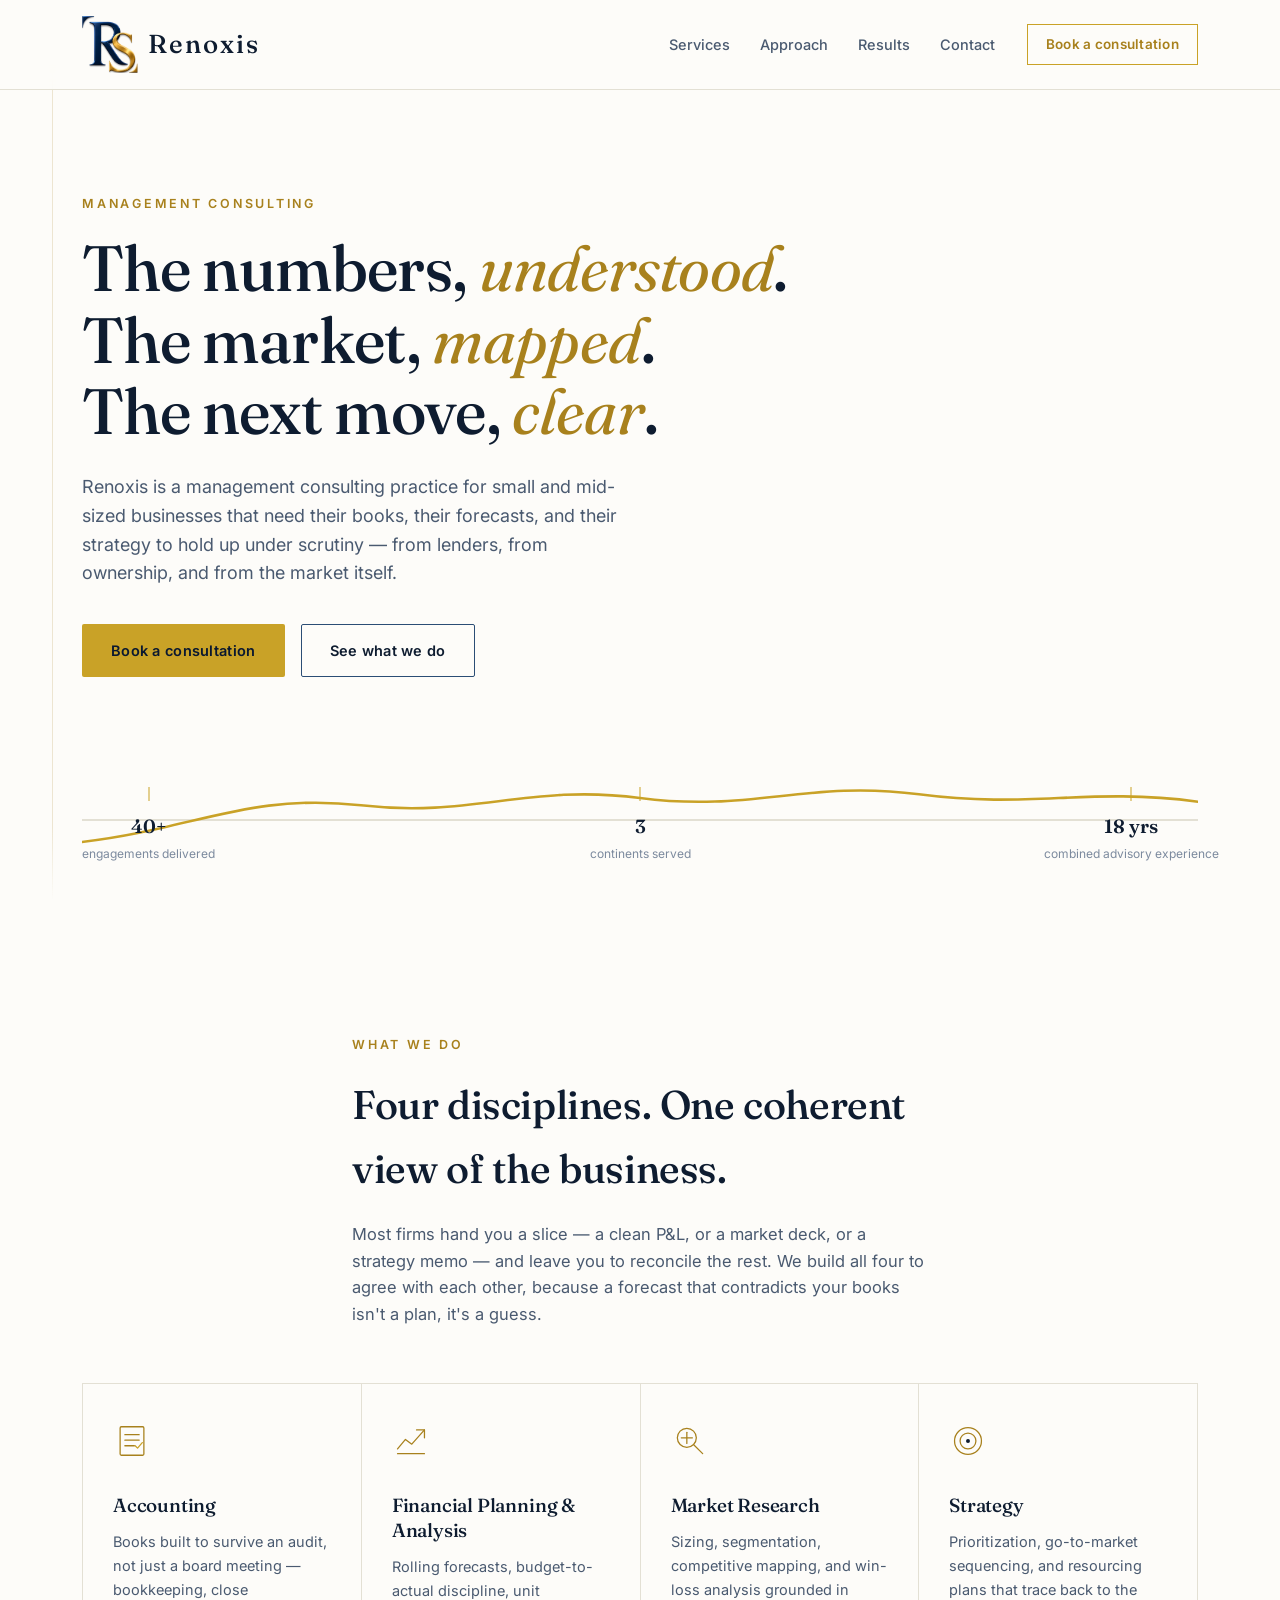
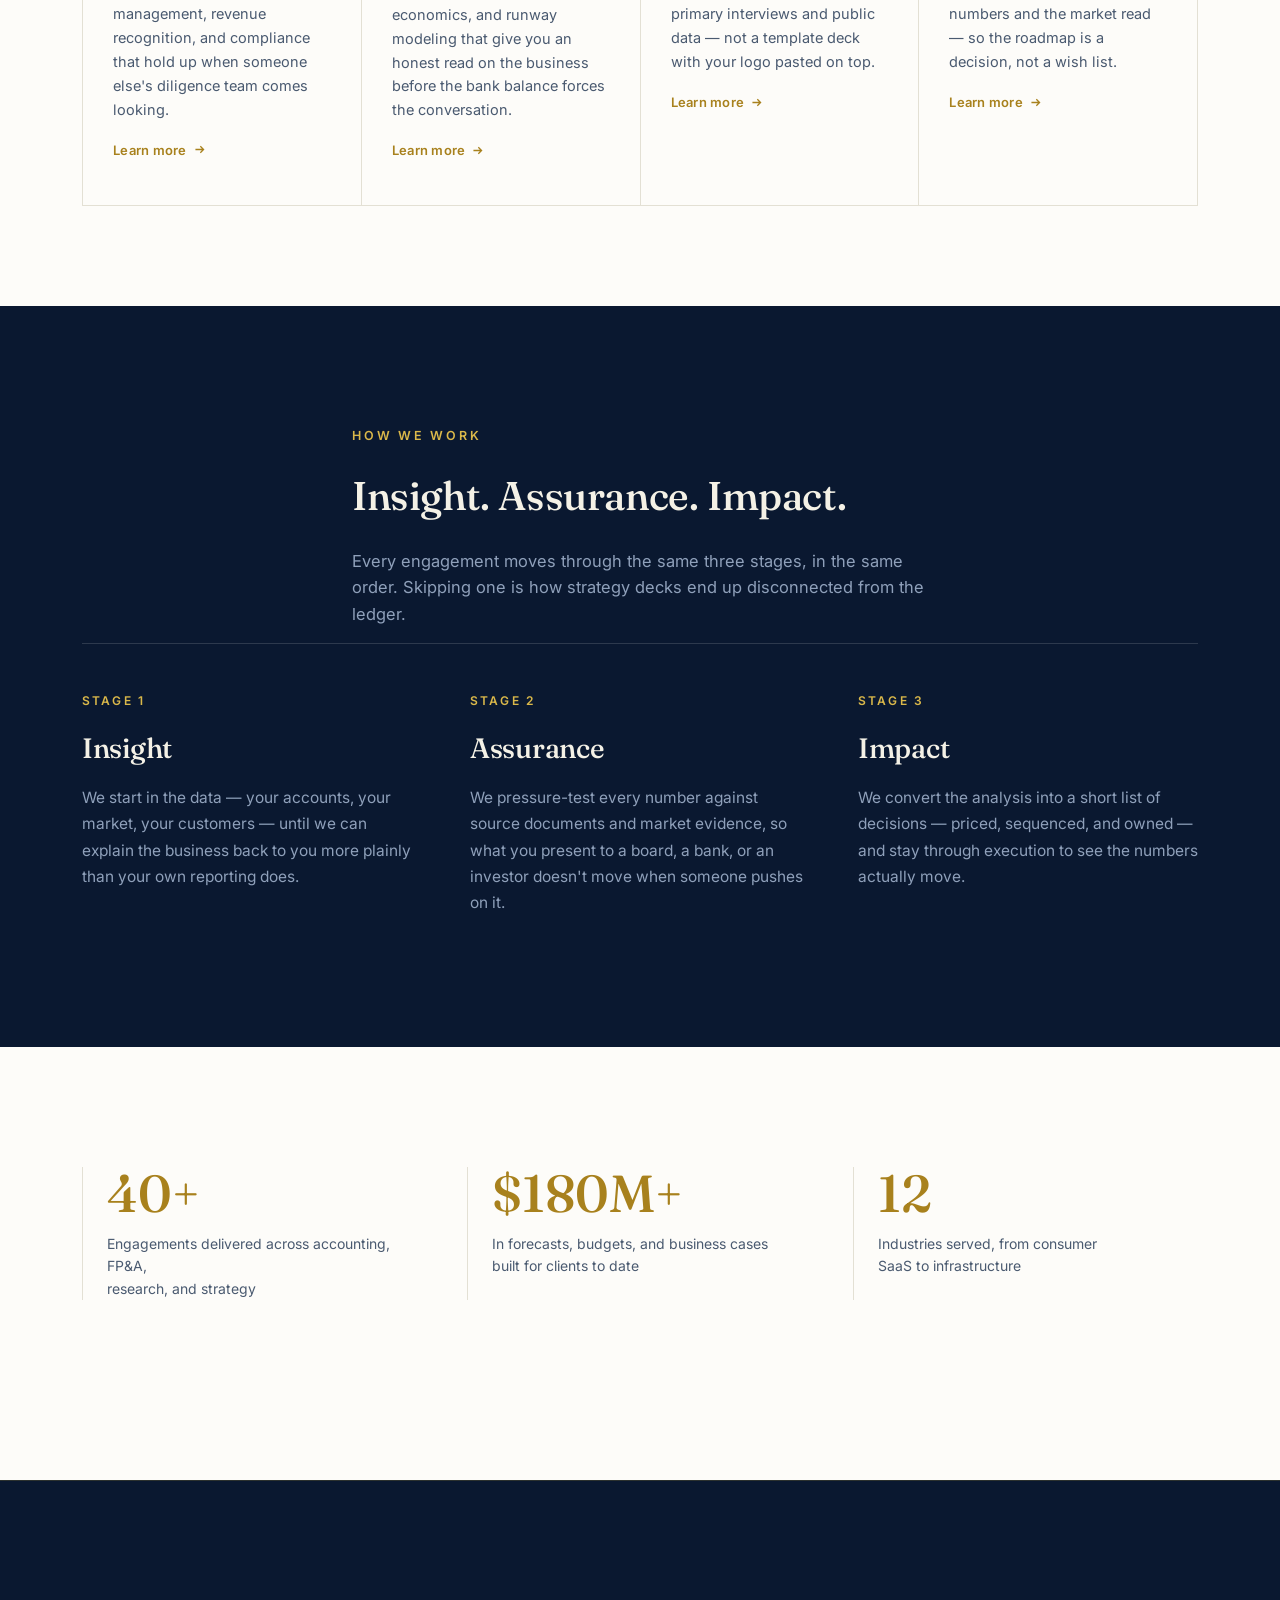
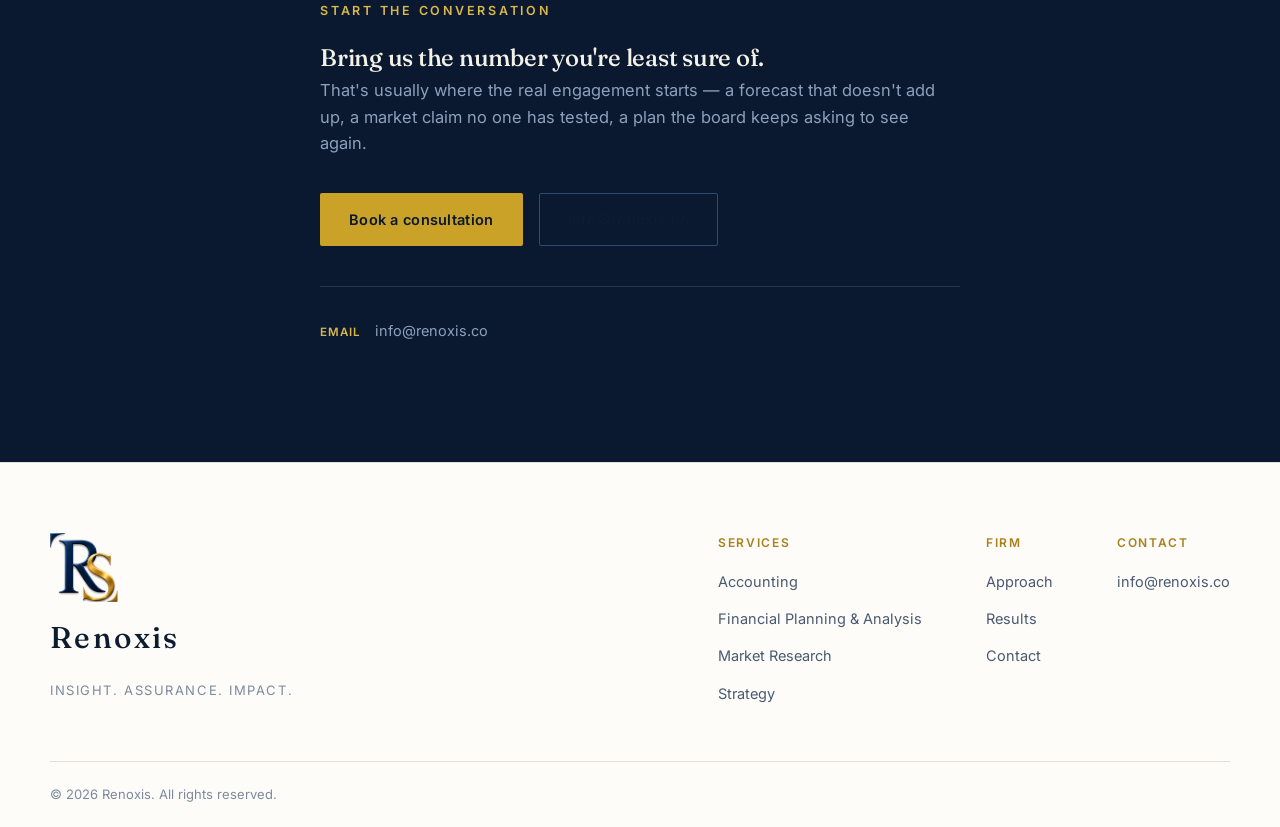
==== commit c5c3b62e: "Remove testimonial quote from homepage proof section" ====
--- a/index.html
+++ b/index.html
@@ -1148,12 +1148,6 @@
         <span class="proof-label">Industries served, from consumer<br>SaaS to infrastructure</span>
       </div>
     </div>
-
-    <blockquote class="quote reveal">
-      <p>“They rebuilt our forecast and our market sizing in the same breath —
-      the first time our board deck and our books told the same story.”</p>
-      <footer>— Finance Lead, regional manufacturing company</footer>
-    </blockquote>
   </section>
 
   <!-- CTA -->
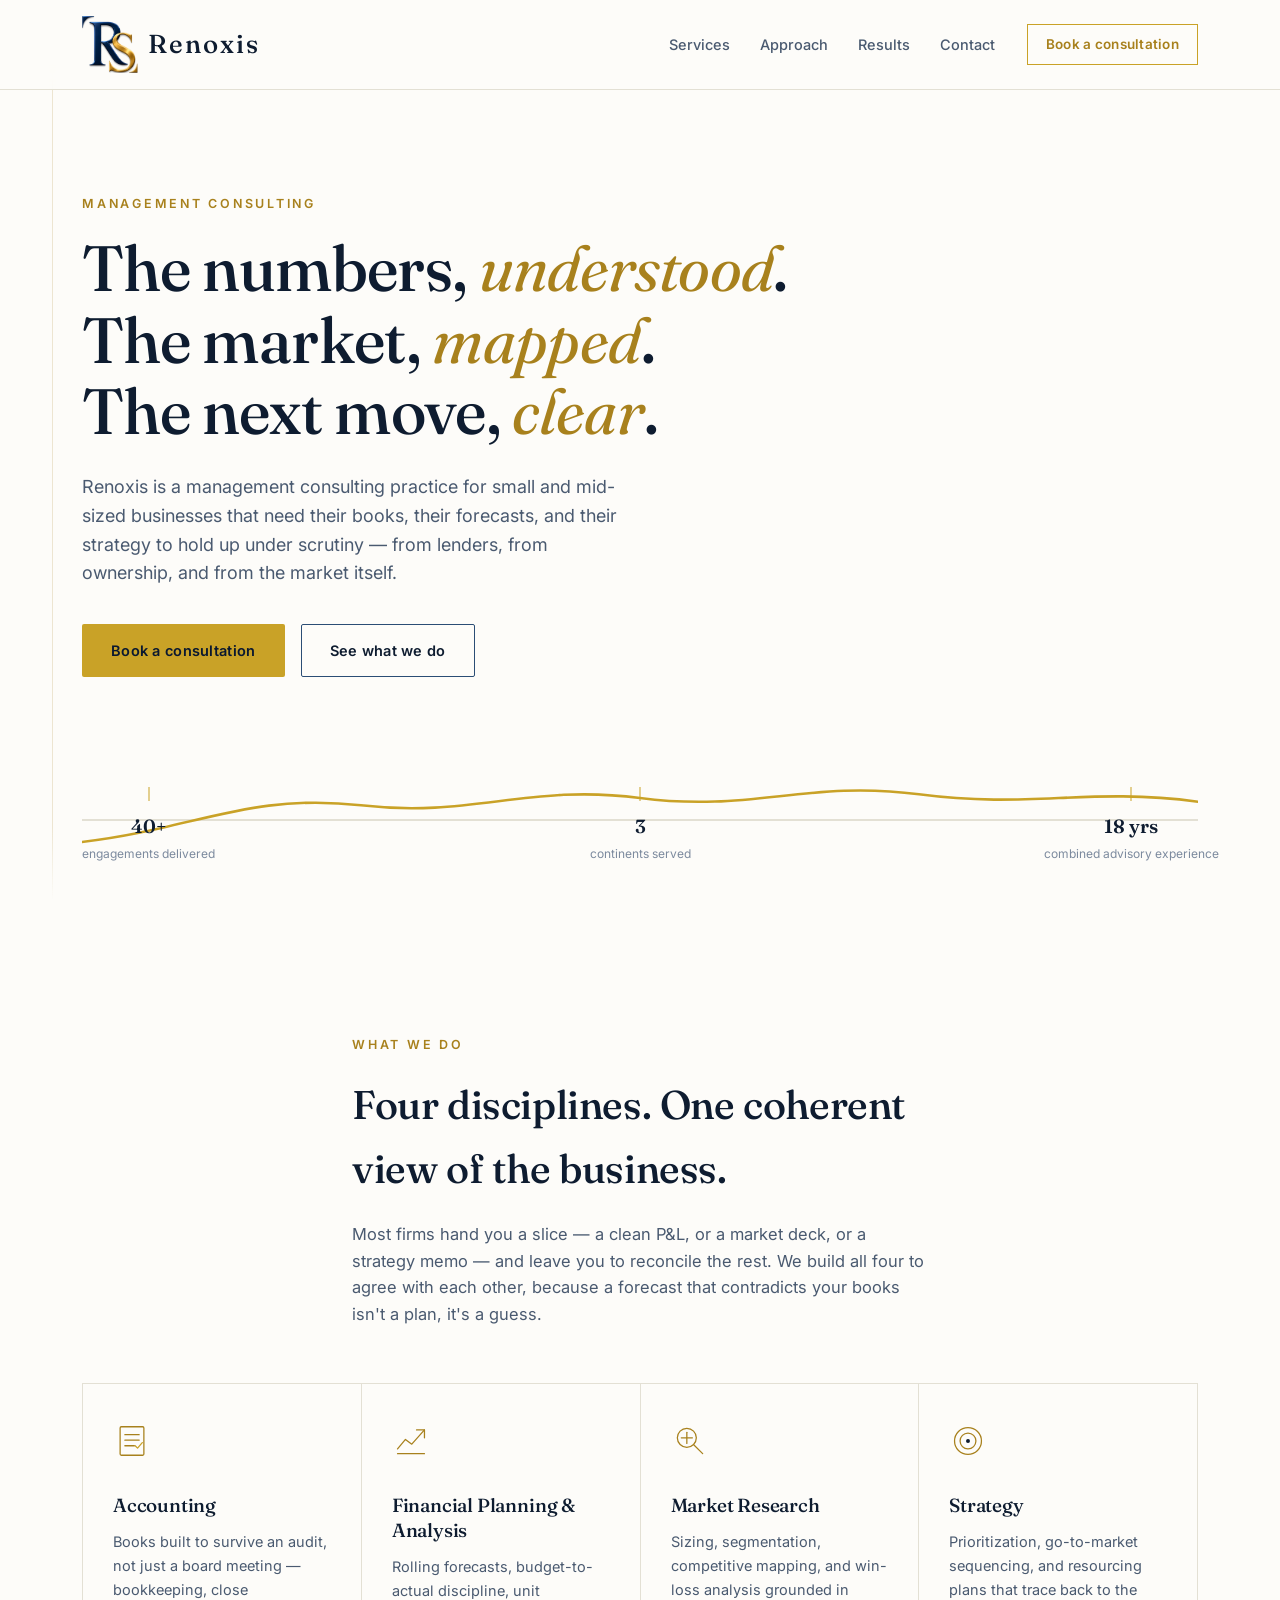
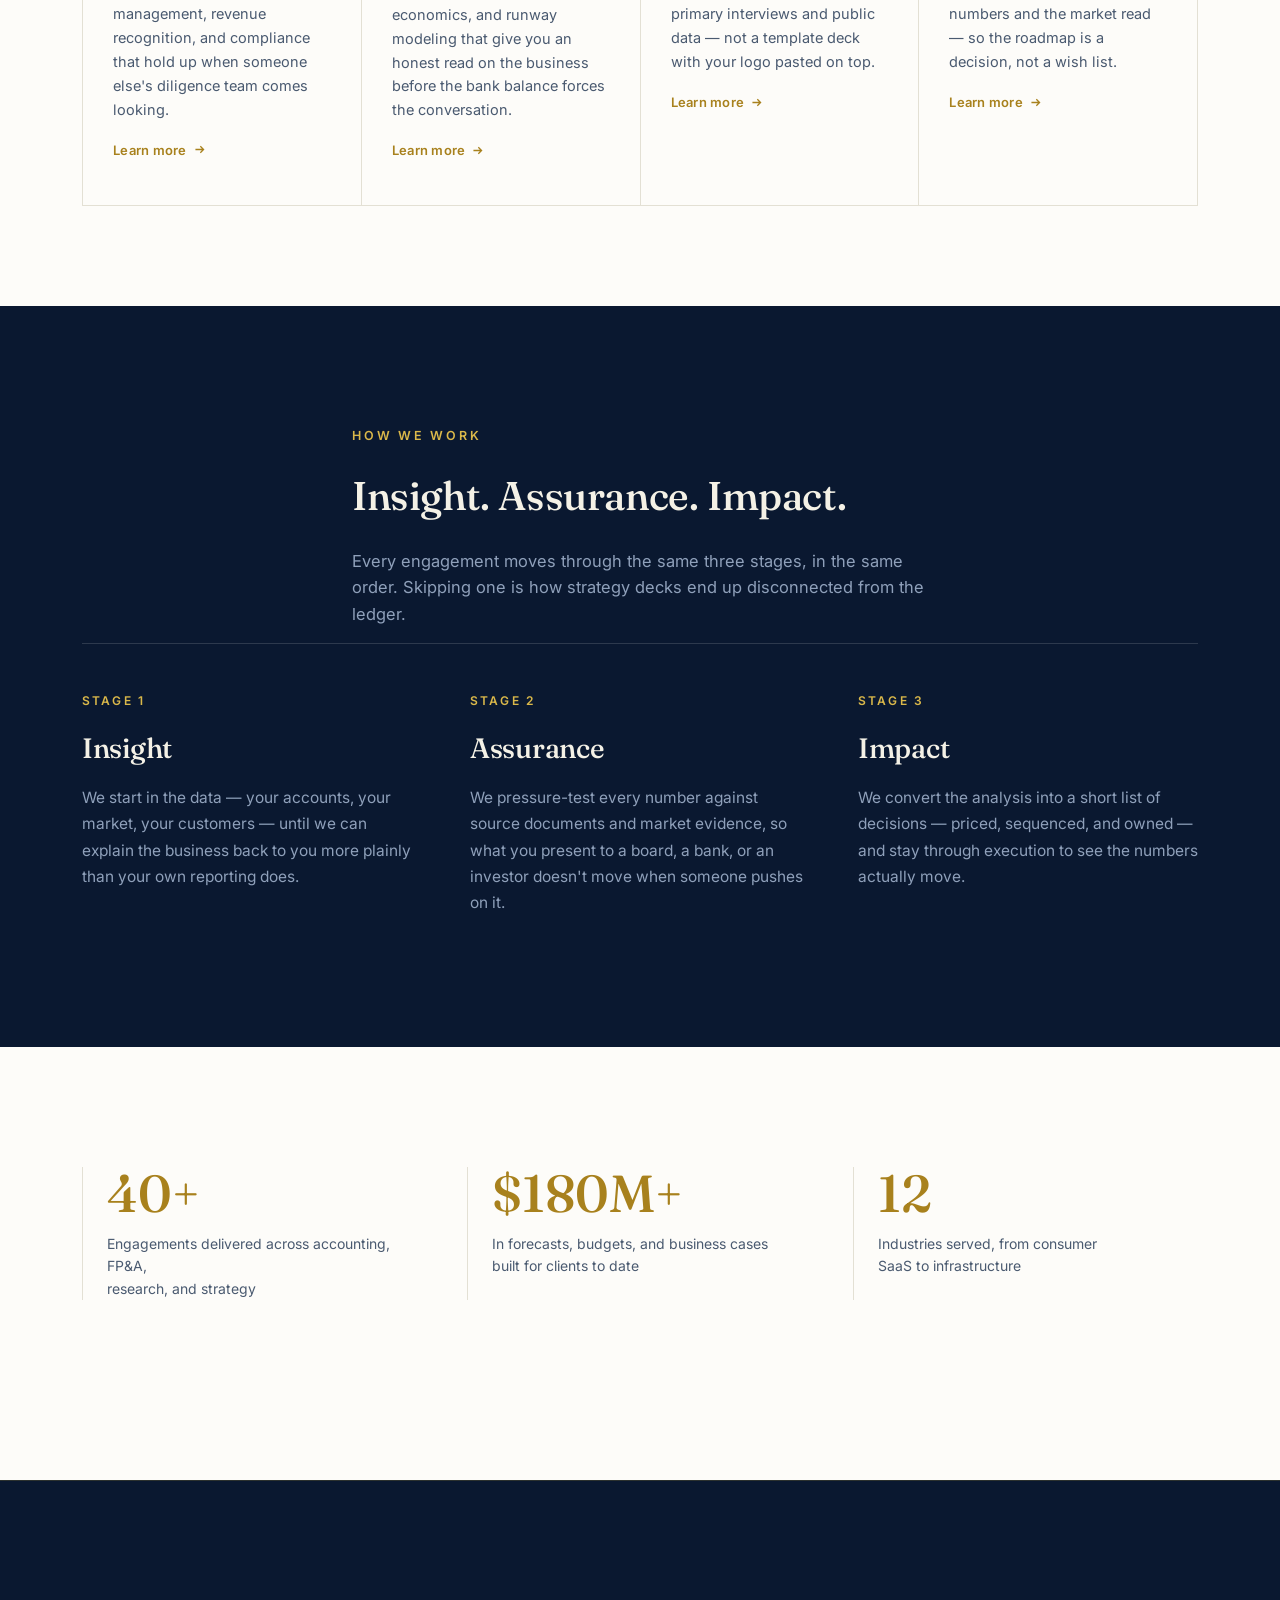
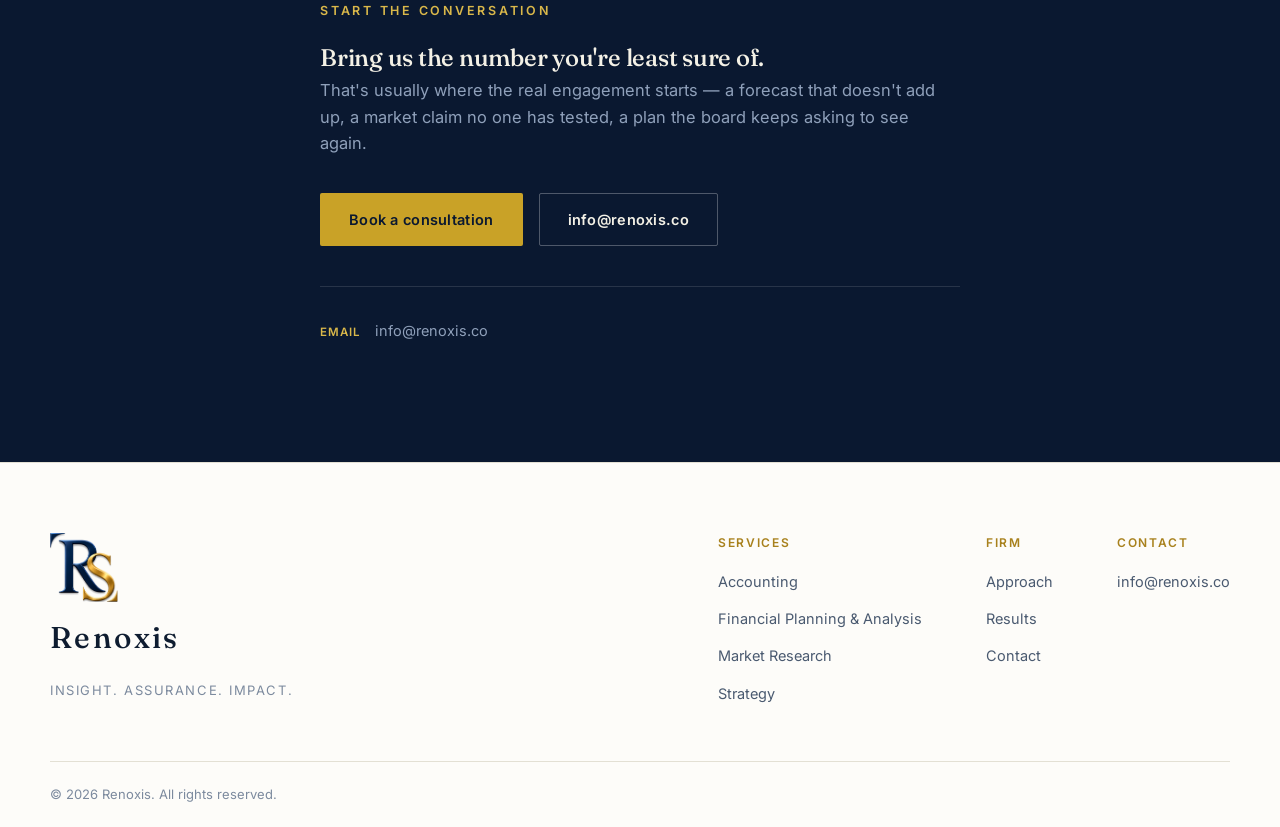
==== commit 1937ac1c: "Fix contrast bug: ghost button text invisible on dark CTA band background" ====
--- a/index.html
+++ b/index.html
@@ -212,6 +212,11 @@
   color:var(--ink);
 }
 .btn-ghost:hover{border-color:var(--gold-500); color:var(--gold-600);}
+.cta-band .btn-ghost{
+  border-color:rgba(255,255,255,0.28);
+  color:var(--ivory);
+}
+.cta-band .btn-ghost:hover{border-color:var(--gold-400); color:var(--gold-300);}
 
 /* ledger signature strip */
 .ledger{margin-top:88px;}
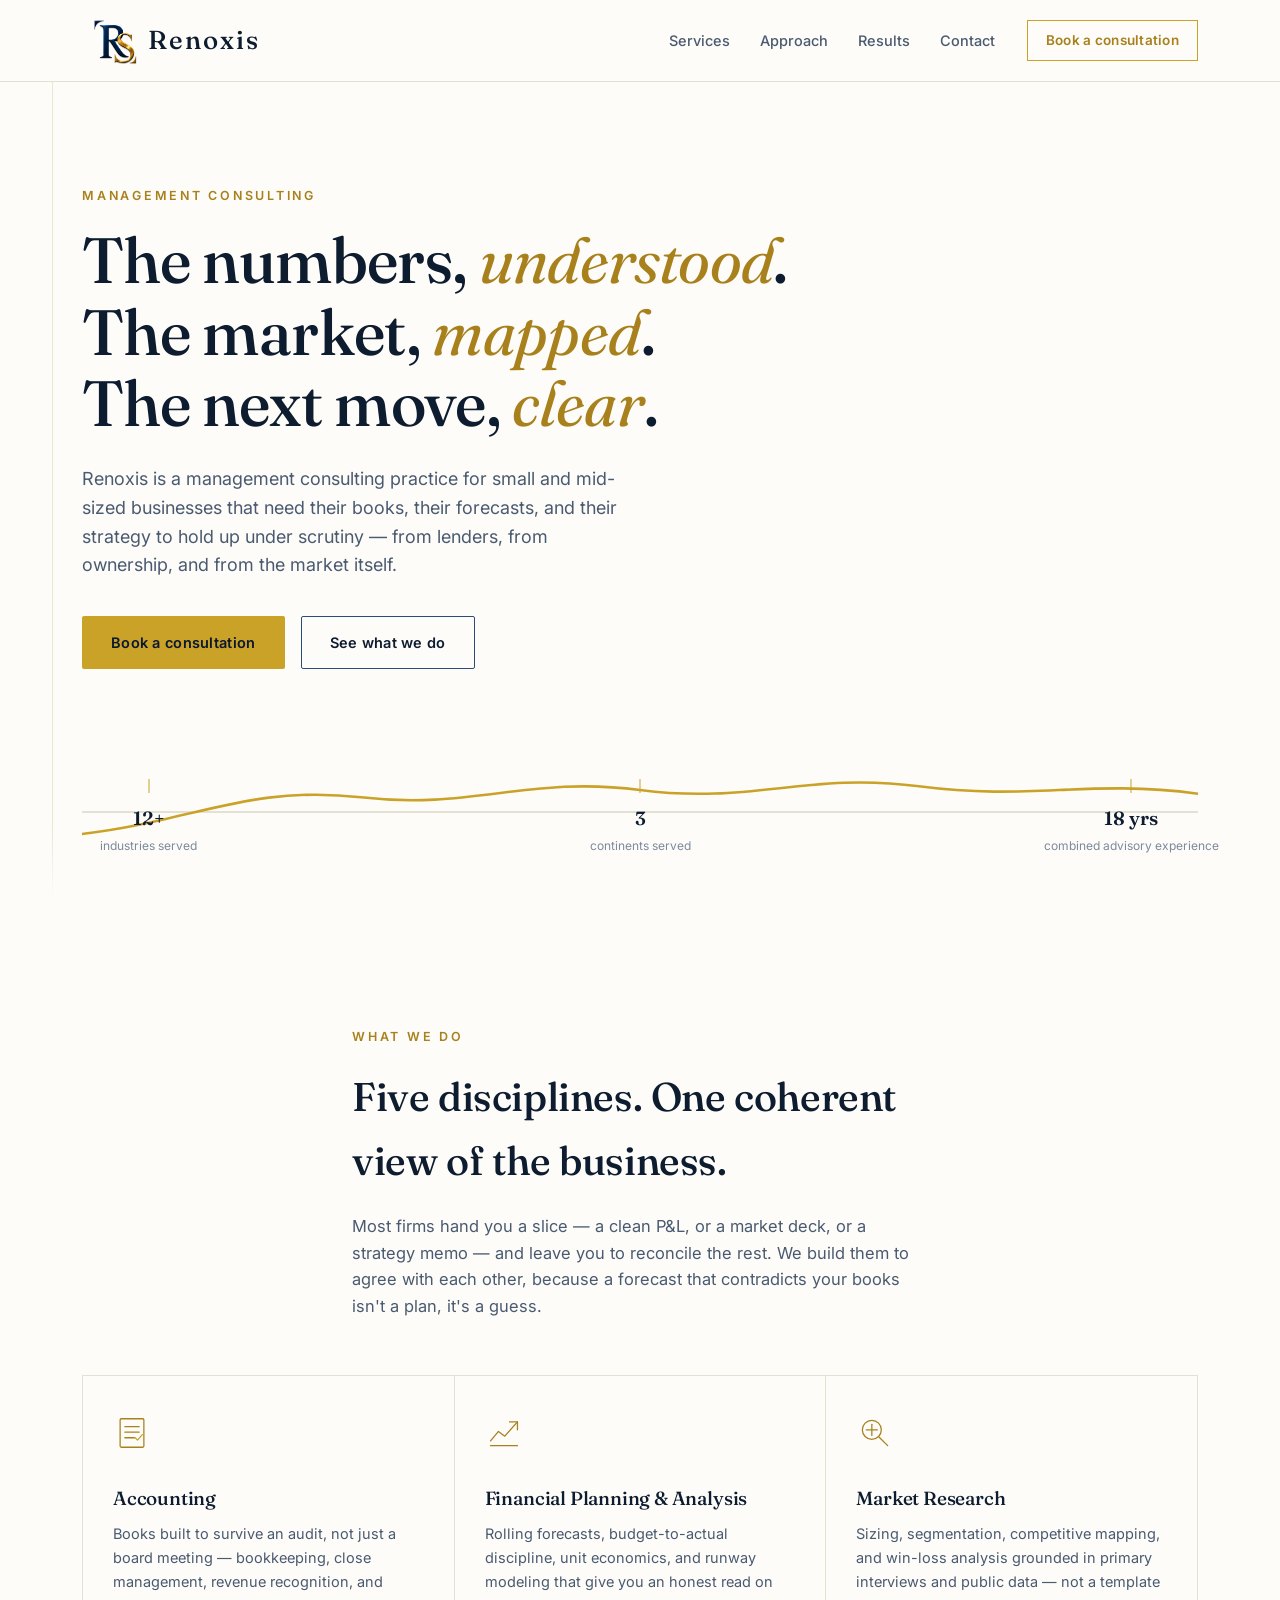
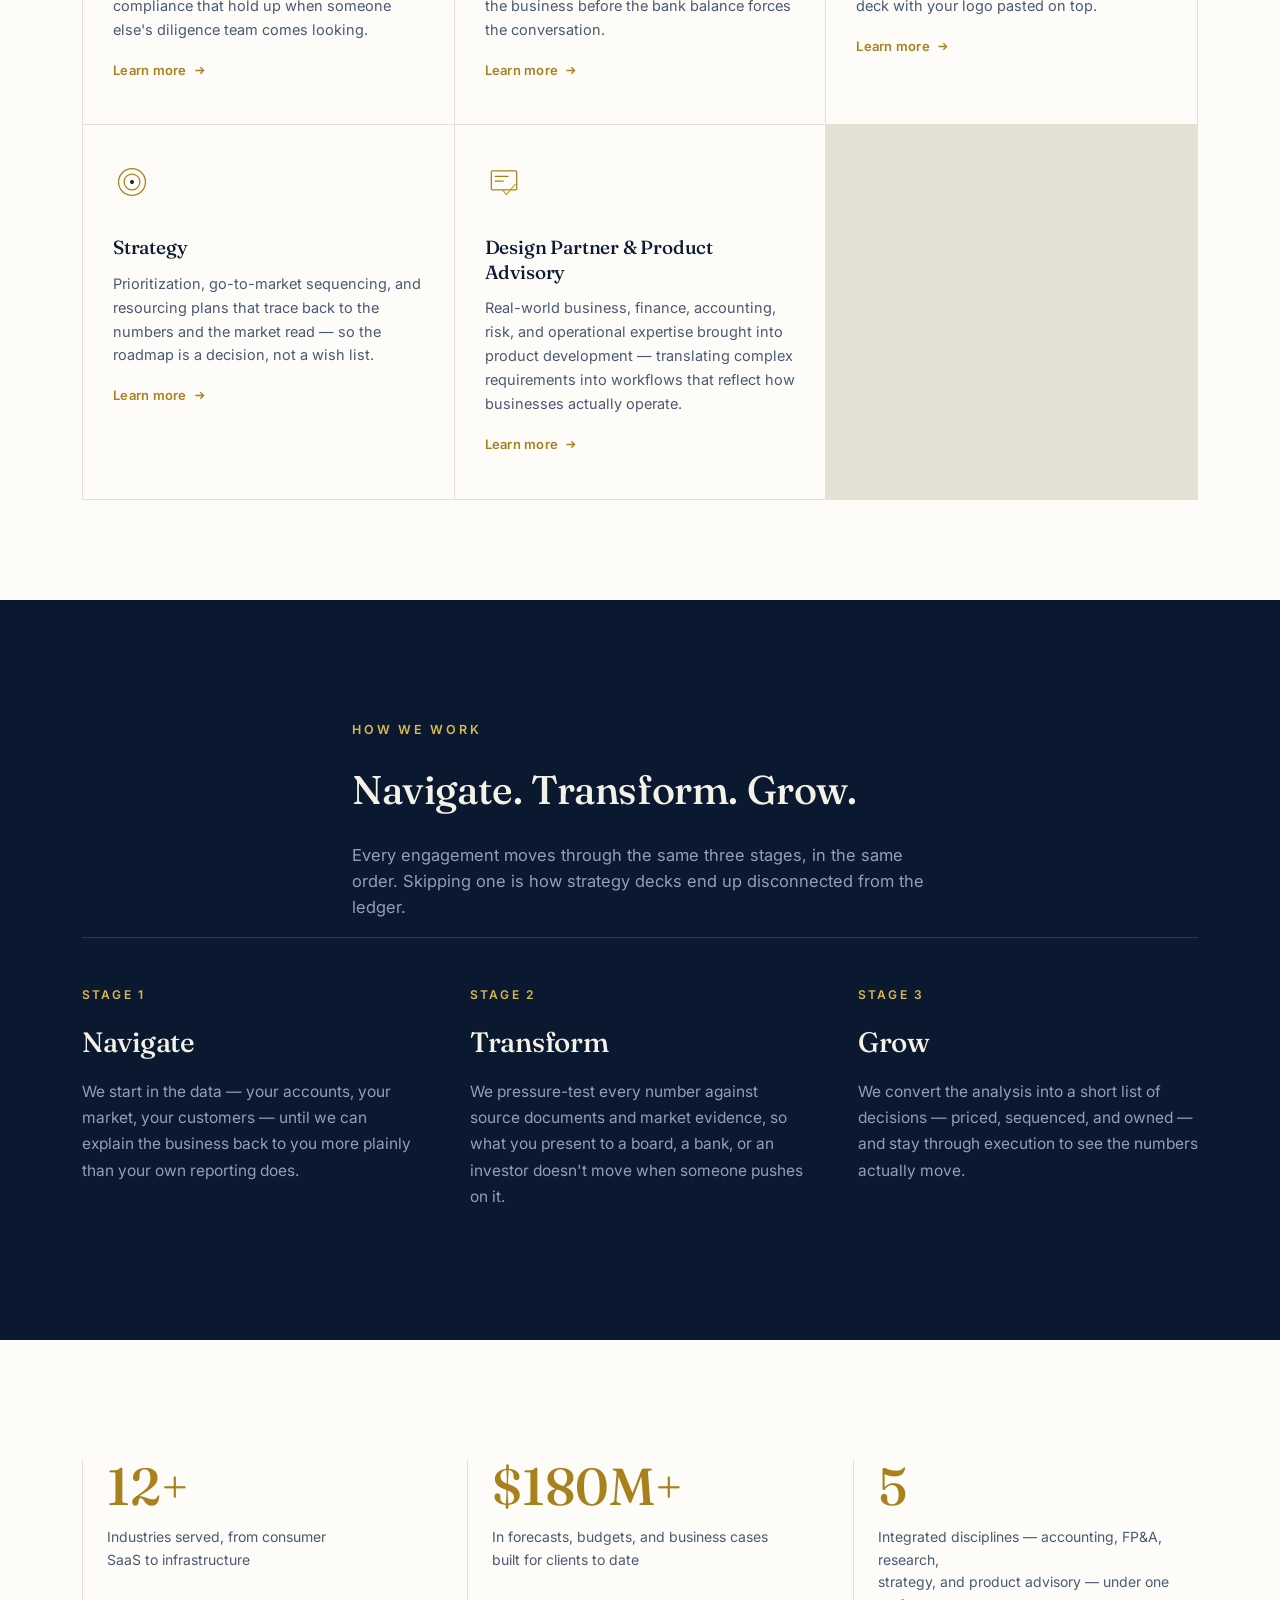
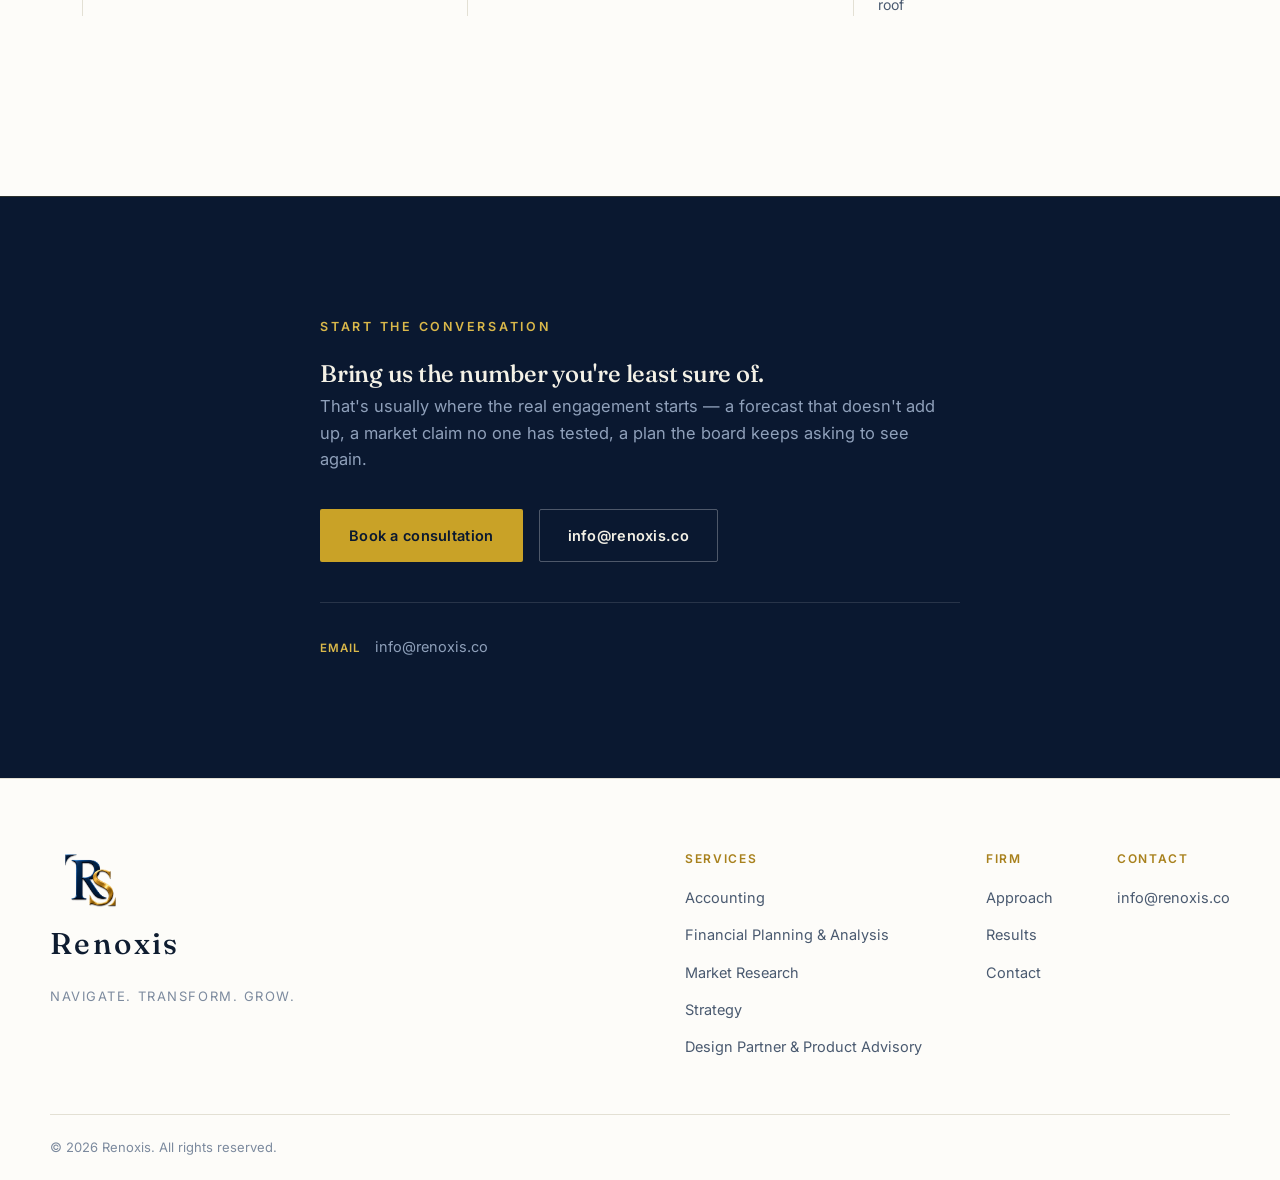
==== commit b9dd9e44: "Update to new Renoxis logo and Navigate. Transform. Grow. tagline" ====
--- a/index.html
+++ b/index.html
@@ -3,7 +3,7 @@
 <head>
 <meta charset="UTF-8">
 <meta name="viewport" content="width=device-width, initial-scale=1.0">
-<title>Renoxis — Insight. Assurance. Impact.</title>
+<title>Renoxis — Navigate. Transform. Grow.</title>
 <link rel="preconnect" href="https://fonts.googleapis.com">
 <link rel="preconnect" href="https://fonts.gstatic.com" crossorigin>
 <link href="https://fonts.googleapis.com/css2?family=Fraunces:ital,opsz,wght@0,9..144,300;0,9..144,400;0,9..144,500;0,9..144,600;1,9..144,400;1,9..144,500&family=Inter:wght@400;500;600&display=swap" rel="stylesheet">
@@ -329,7 +329,7 @@
 }
 .service-grid{
   display:grid;
-  grid-template-columns:repeat(4, 1fr);
+  grid-template-columns:repeat(3, 1fr);
   gap:1px;
   background:var(--line);
   border:1px solid var(--line);
@@ -950,7 +950,7 @@
 <header class="nav" id="nav">
   <div class="nav-inner">
     <a class="brand" href="#top">
-      <img class="brand-mark" src="[data-uri]" alt="" />
+      <img class="brand-mark" src="[data-uri]" alt="" />
       <span class="brand-word">Renoxis</span>
     </a>
     <nav class="nav-links" aria-label="Primary">
@@ -996,7 +996,7 @@
       </div>
     </div>
 
-    <div class="ledger reveal" role="img" aria-label="Engagement ledger: 40 plus engagements delivered, 3 continents served, 18 years combined advisory experience">
+    <div class="ledger reveal" role="img" aria-label="Advisory ledger: 12 plus industries served, 3 continents served, 18 years combined advisory experience">
       <div class="ledger-line">
         <svg class="ledger-svg" viewBox="0 0 1200 60" preserveAspectRatio="none" aria-hidden="true">
           <line x1="0" y1="30" x2="1200" y2="30" class="ledger-baseline"/>
@@ -1004,7 +1004,7 @@
         </svg>
         <span class="tick" style="left:6%">
           <span class="tick-mark"></span>
-          <span class="tick-label"><strong>40+</strong>engagements delivered</span>
+          <span class="tick-label"><strong>12+</strong>industries served</span>
         </span>
         <span class="tick" style="left:50%">
           <span class="tick-mark"></span>
@@ -1022,10 +1022,10 @@
   <section class="services" id="services">
     <div class="section-head reveal">
       <p class="eyebrow">What we do</p>
-      <h2>Four disciplines. One coherent view of the business.</h2>
+      <h2>Five disciplines. One coherent view of the business.</h2>
       <p class="section-lede">
         Most firms hand you a slice — a clean P&amp;L, or a market deck, or a strategy
-        memo — and leave you to reconcile the rest. We build all four to agree with
+        memo — and leave you to reconcile the rest. We build them to agree with
         each other, because a forecast that contradicts your books isn't a plan, it's
         a guess.
       </p>
@@ -1094,6 +1094,22 @@
           <svg viewBox="0 0 16 16" fill="none" stroke="currentColor" stroke-width="1.6"><path d="M3 8h10M9 4l4 4-4 4"/></svg>
         </span>
       </a>
+
+      <a href="services/design-partner-product-advisory/" class="service-card reveal">
+        <svg class="service-icon" viewBox="0 0 48 48" aria-hidden="true">
+          <rect x="8" y="10" width="32" height="24" rx="1.5"/>
+          <line x1="13" y1="17" x2="29" y2="17"/>
+          <line x1="13" y1="23" x2="23" y2="23"/>
+          <path d="M22 34l5 6 11-13" class="check"/>
+        </svg>
+        <h3>Design Partner &amp; Product Advisory</h3>
+        <p>Real-world business, finance, accounting, risk, and operational expertise
+        brought into product development — translating complex requirements into
+        workflows that reflect how businesses actually operate.</p>
+        <span class="learn-more">Learn more
+          <svg viewBox="0 0 16 16" fill="none" stroke="currentColor" stroke-width="1.6"><path d="M3 8h10M9 4l4 4-4 4"/></svg>
+        </span>
+      </a>
     </div>
   </section>
 
@@ -1101,7 +1117,7 @@
   <section class="approach" id="approach">
     <div class="section-head reveal light">
       <p class="eyebrow">How we work</p>
-      <h2>Insight. Assurance. Impact.</h2>
+      <h2>Navigate. Transform. Grow.</h2>
       <p class="section-lede">
         Every engagement moves through the same three stages, in the same order.
         Skipping one is how strategy decks end up disconnected from the ledger.
@@ -1113,7 +1129,7 @@
 
       <div class="stage reveal">
         <span class="stage-index">Stage 1</span>
-        <h3>Insight</h3>
+        <h3>Navigate</h3>
         <p>We start in the data — your accounts, your market, your customers —
         until we can explain the business back to you more plainly than your
         own reporting does.</p>
@@ -1121,7 +1137,7 @@
 
       <div class="stage reveal">
         <span class="stage-index">Stage 2</span>
-        <h3>Assurance</h3>
+        <h3>Transform</h3>
         <p>We pressure-test every number against source documents and market
         evidence, so what you present to a board, a bank, or an investor
         doesn't move when someone pushes on it.</p>
@@ -1129,7 +1145,7 @@
 
       <div class="stage reveal">
         <span class="stage-index">Stage 3</span>
-        <h3>Impact</h3>
+        <h3>Grow</h3>
         <p>We convert the analysis into a short list of decisions — priced,
         sequenced, and owned — and stay through execution to see the numbers
         actually move.</p>
@@ -1141,16 +1157,16 @@
   <section class="proof" id="proof">
     <div class="proof-inner">
       <div class="proof-stat reveal">
-        <span class="proof-number">40+</span>
-        <span class="proof-label">Engagements delivered across accounting, FP&amp;A,<br>research, and strategy</span>
+        <span class="proof-number">12+</span>
+        <span class="proof-label">Industries served, from consumer<br>SaaS to infrastructure</span>
       </div>
       <div class="proof-stat reveal">
         <span class="proof-number">$180M+</span>
         <span class="proof-label">In forecasts, budgets, and business cases<br>built for clients to date</span>
       </div>
       <div class="proof-stat reveal">
-        <span class="proof-number">12</span>
-        <span class="proof-label">Industries served, from consumer<br>SaaS to infrastructure</span>
+        <span class="proof-number">5</span>
+        <span class="proof-label">Integrated disciplines — accounting, FP&amp;A, research,<br>strategy, and product advisory — under one roof</span>
       </div>
     </div>
   </section>
@@ -1180,9 +1196,9 @@
 <footer class="site-footer">
   <div class="footer-inner">
     <div class="footer-brand">
-      <img class="brand-mark" src="[data-uri]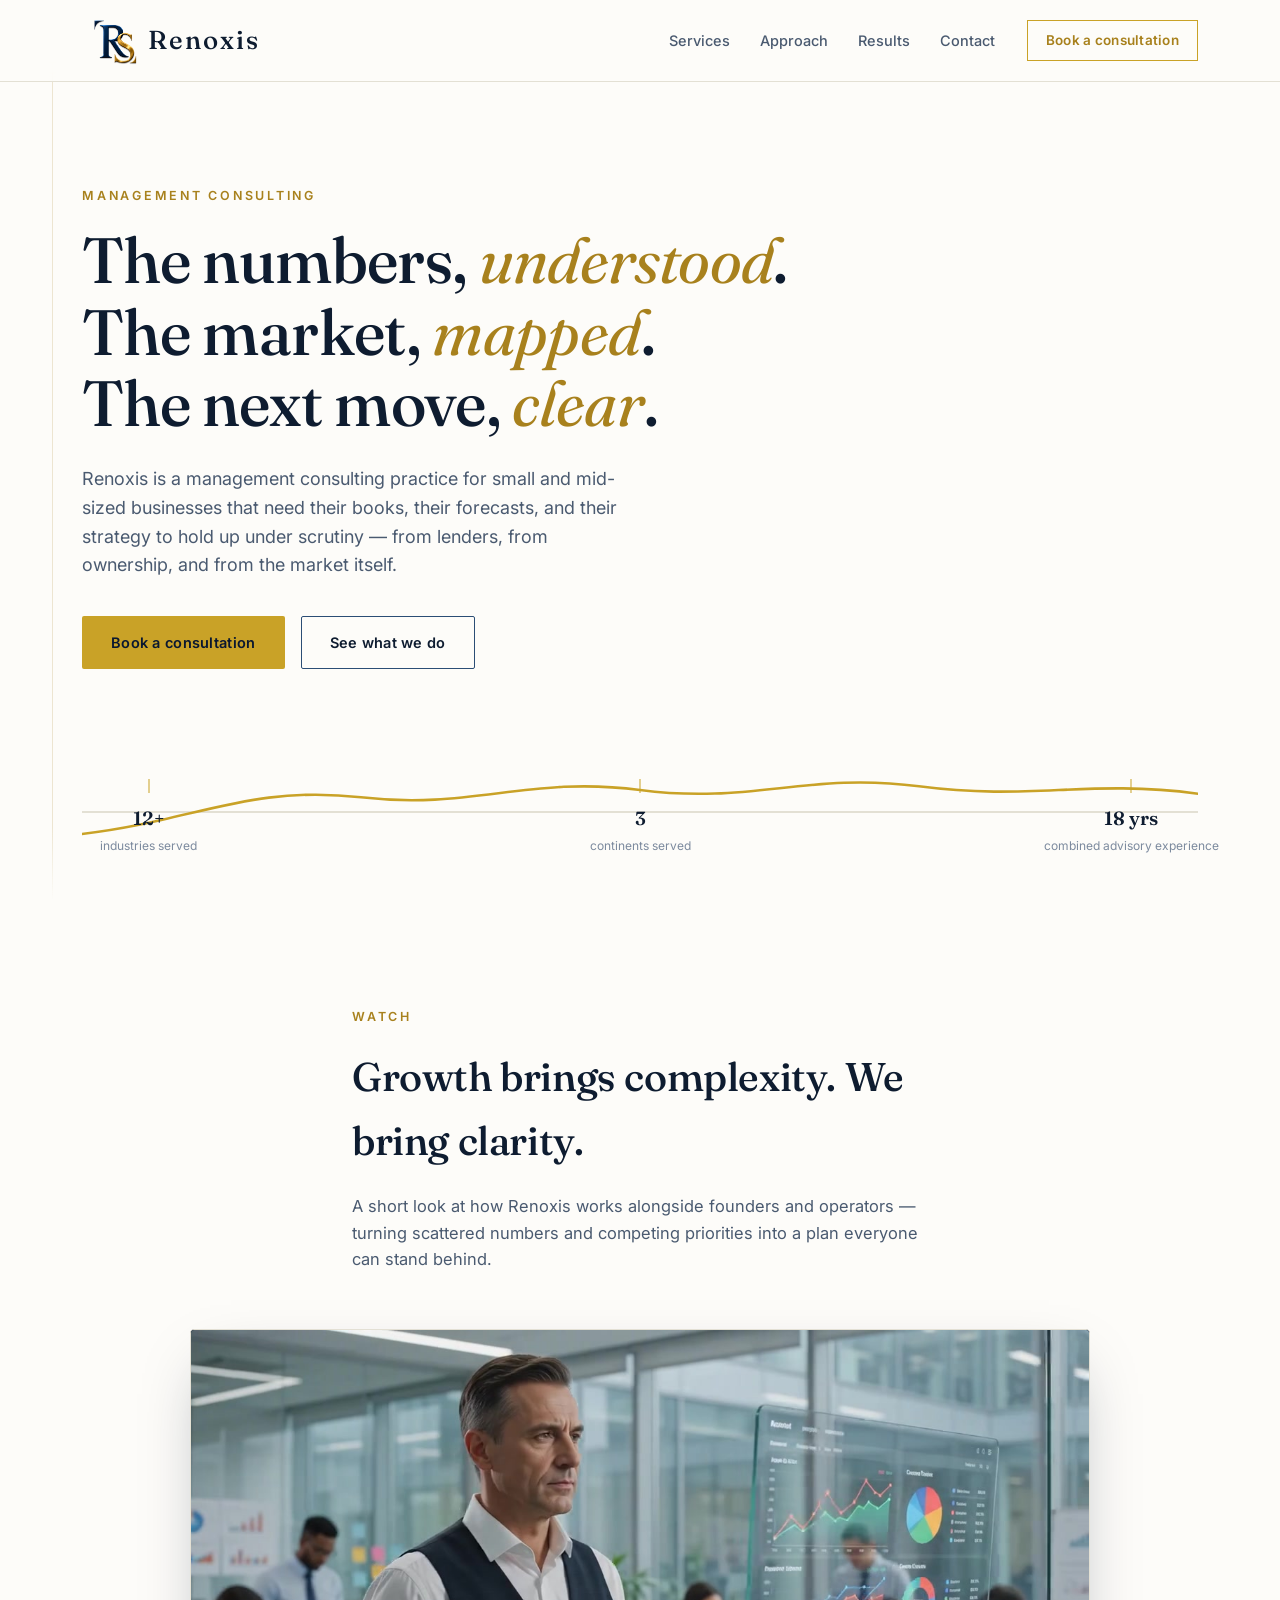
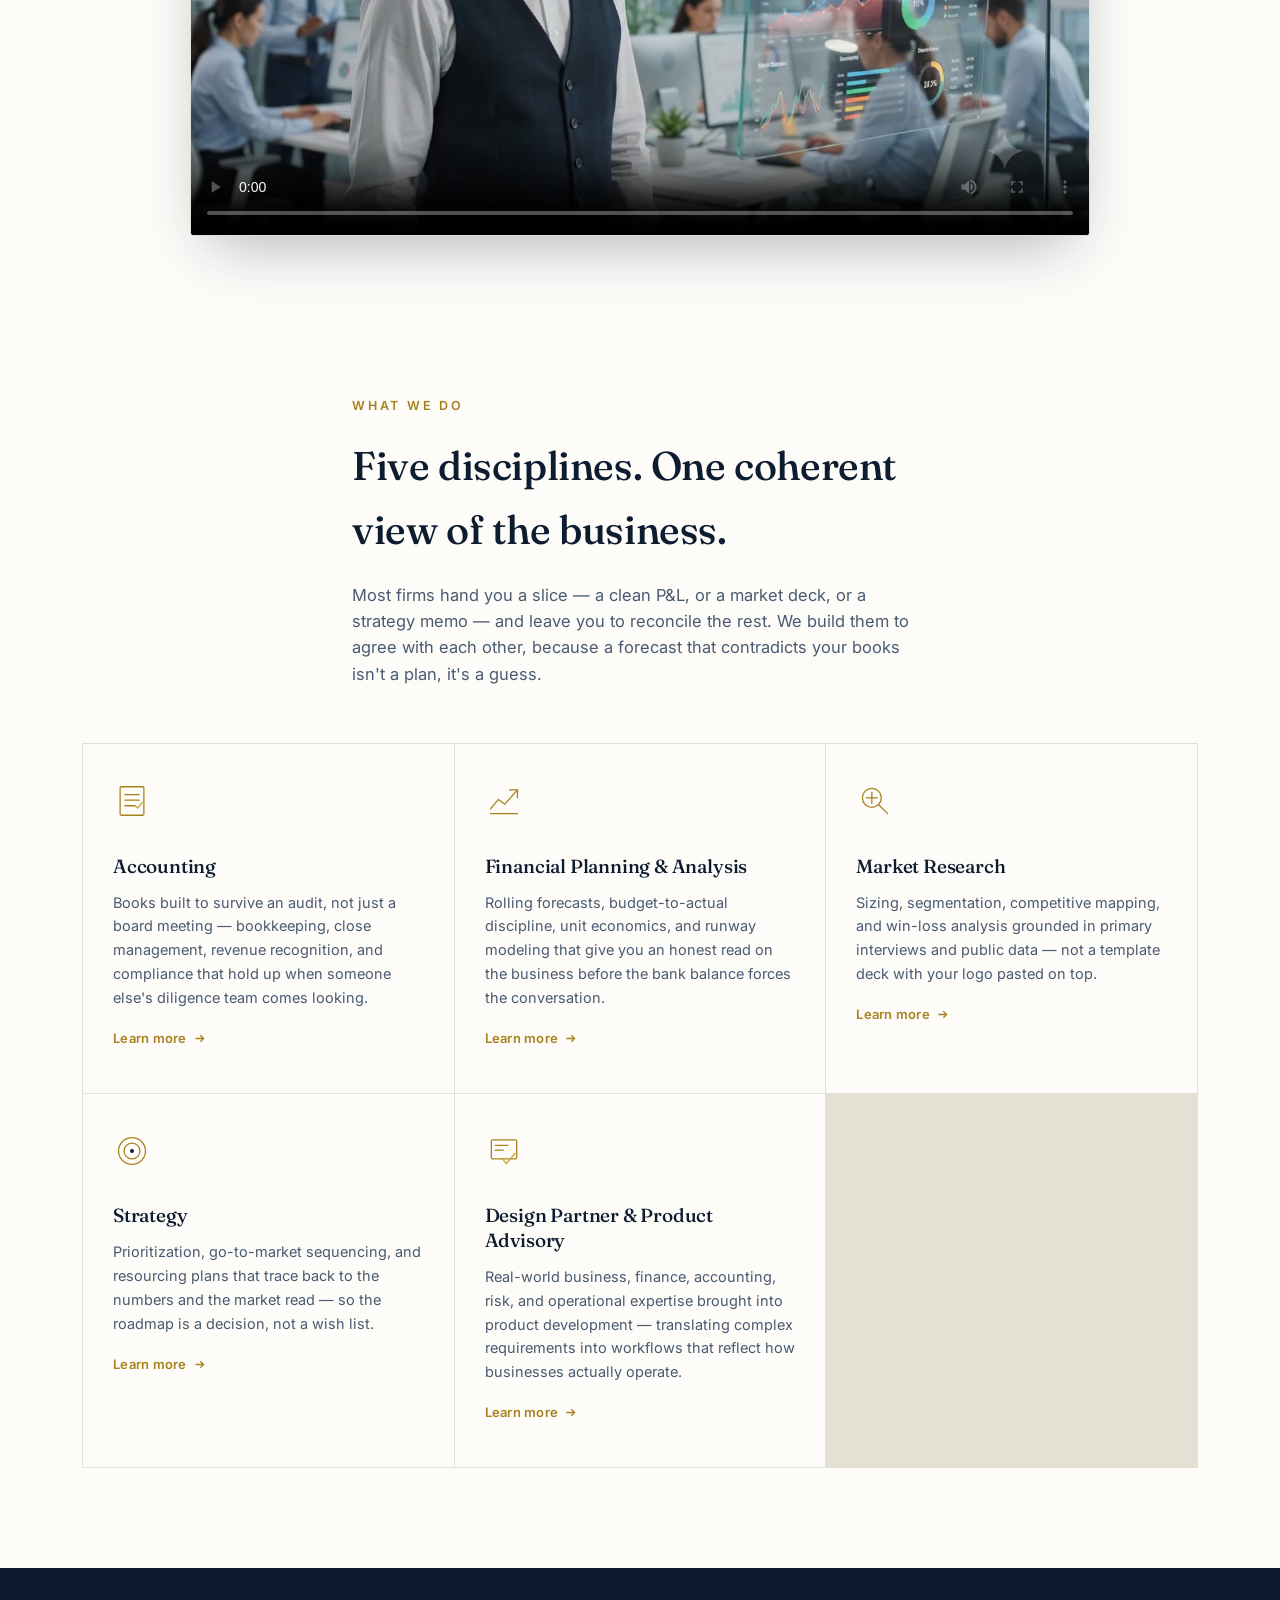
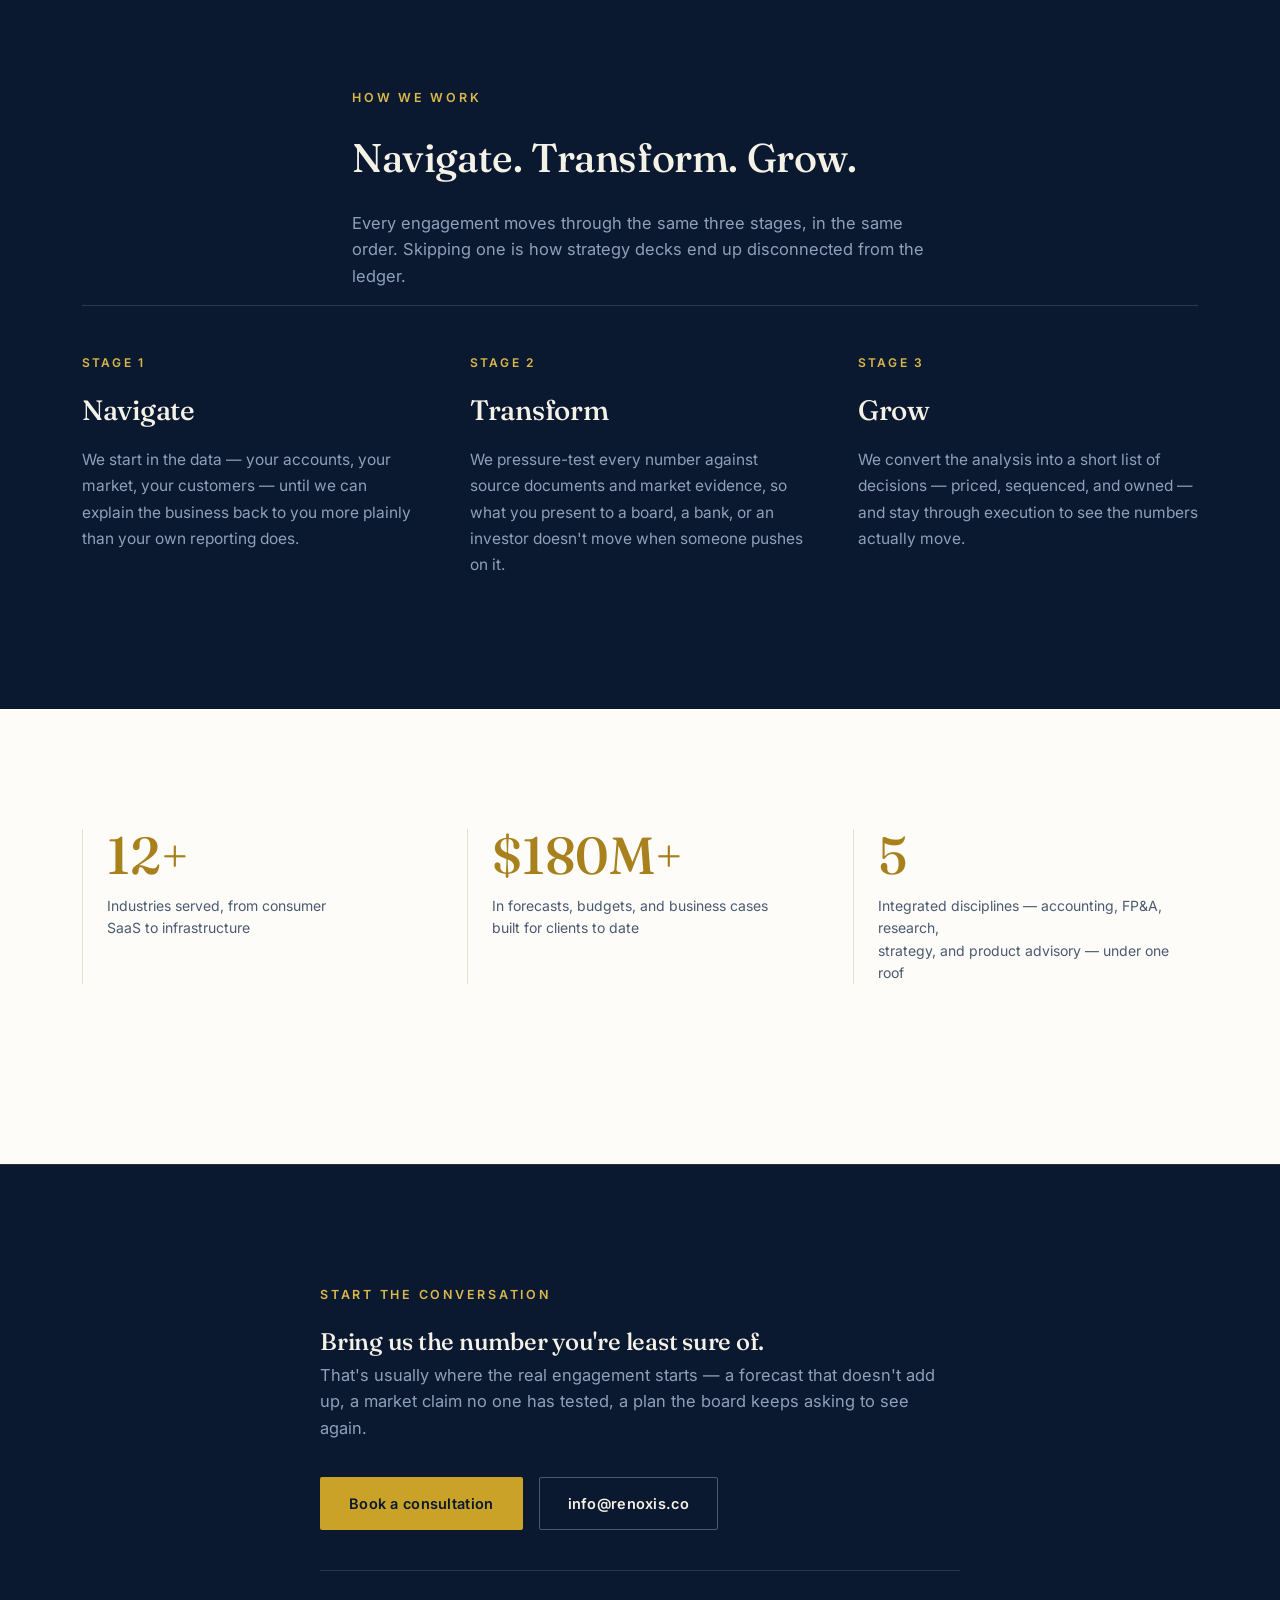
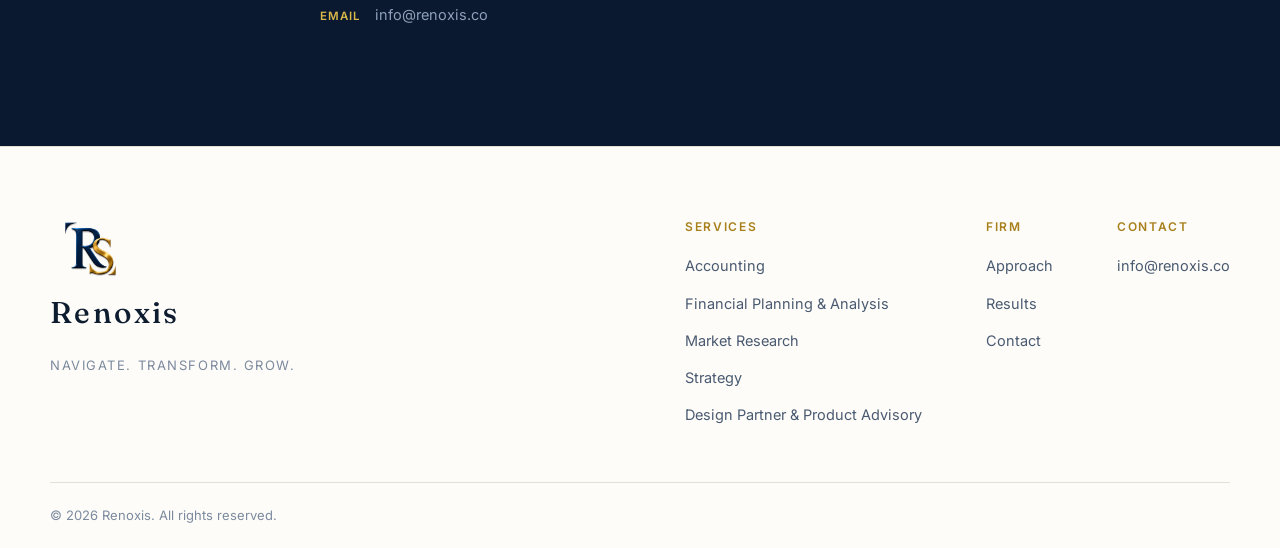
==== commit cd87bee1: "Add brand story video section to homepage" ====
--- a/index.html
+++ b/index.html
@@ -3,7 +3,48 @@
 <head>
 <meta charset="UTF-8">
 <meta name="viewport" content="width=device-width, initial-scale=1.0">
-<title>Renoxis — Navigate. Transform. Grow.</title>
+<title>Renoxis | Accounting, FP&A, Market Research & Strategy Consulting</title>
+<meta name="description" content="Renoxis is a management consulting firm for small and mid-sized businesses, offering accounting, FP&A, market research, strategy, and product advisory services that hold up under scrutiny.">
+<link rel="canonical" href="https://renoxis.co/">
+<meta name="robots" content="index, follow">
+
+<!-- Open Graph -->
+<meta property="og:type" content="website">
+<meta property="og:site_name" content="Renoxis">
+<meta property="og:title" content="Renoxis | Accounting, FP&A, Market Research & Strategy Consulting">
+<meta property="og:description" content="Renoxis is a management consulting firm for small and mid-sized businesses, offering accounting, FP&A, market research, strategy, and product advisory services that hold up under scrutiny.">
+<meta property="og:url" content="https://renoxis.co/">
+<meta property="og:image" content="https://renoxis.co/og-image.png">
+<meta property="og:image:width" content="1200">
+<meta property="og:image:height" content="630">
+<meta property="og:locale" content="en_US">
+
+<!-- Twitter Card -->
+<meta name="twitter:card" content="summary_large_image">
+<meta name="twitter:title" content="Renoxis | Accounting, FP&A, Market Research & Strategy Consulting">
+<meta name="twitter:description" content="Renoxis is a management consulting firm for small and mid-sized businesses, offering accounting, FP&A, market research, strategy, and product advisory services that hold up under scrutiny.">
+<meta name="twitter:image" content="https://renoxis.co/og-image.png">
+
+<!-- Favicons -->
+<link rel="icon" href="favicon.ico" sizes="any">
+<link rel="icon" type="image/png" sizes="32x32" href="favicon-32x32.png">
+<link rel="icon" type="image/png" sizes="16x16" href="favicon-16x16.png">
+<link rel="apple-touch-icon" href="apple-touch-icon.png">
+
+<script type="application/ld+json">
+{
+  "@context": "https://schema.org",
+  "@type": "ProfessionalService",
+  "name": "Renoxis",
+  "url": "https://renoxis.co/",
+  "logo": "https://renoxis.co/apple-touch-icon.png",
+  "image": "https://renoxis.co/og-image.png",
+  "description": "Renoxis is a management consulting firm offering accounting, financial planning & analysis, market research, strategy, and product advisory services.",
+  "priceRange": "$$",
+  "sameAs": []
+}
+</script>
+
 <link rel="preconnect" href="https://fonts.googleapis.com">
 <link rel="preconnect" href="https://fonts.gstatic.com" crossorigin>
 <link href="https://fonts.googleapis.com/css2?family=Fraunces:ital,opsz,wght@0,9..144,300;0,9..144,400;0,9..144,500;0,9..144,600;1,9..144,400;1,9..144,500&family=Inter:wght@400;500;600&display=swap" rel="stylesheet">
@@ -311,6 +352,28 @@
 }
 .section-lede{font-size:16.5px; color:var(--ink-soft);}
 
+.video-section{
+  max-width:var(--container);
+  margin:0 auto;
+  padding:100px 32px 40px;
+}
+.video-wrap{
+  max-width:900px;
+  margin:0 auto;
+  border-radius:4px;
+  overflow:hidden;
+  box-shadow:0 24px 60px -20px rgba(10,24,48,0.35);
+  border:1px solid var(--line);
+  background:var(--navy-950);
+}
+.video-wrap video{
+  display:block;
+  width:100%;
+  height:auto;
+  aspect-ratio:16/9;
+  background:var(--navy-950);
+}
+
 /* dark accent sections (approach, cta) override text colors */
 .approach .section-head h2,
 .cta-band .section-head h2,
@@ -950,7 +1013,7 @@
 <header class="nav" id="nav">
   <div class="nav-inner">
     <a class="brand" href="#top">
-      <img class="brand-mark" src="[data-uri]" alt="" />
+      <img class="brand-mark" src="[data-uri]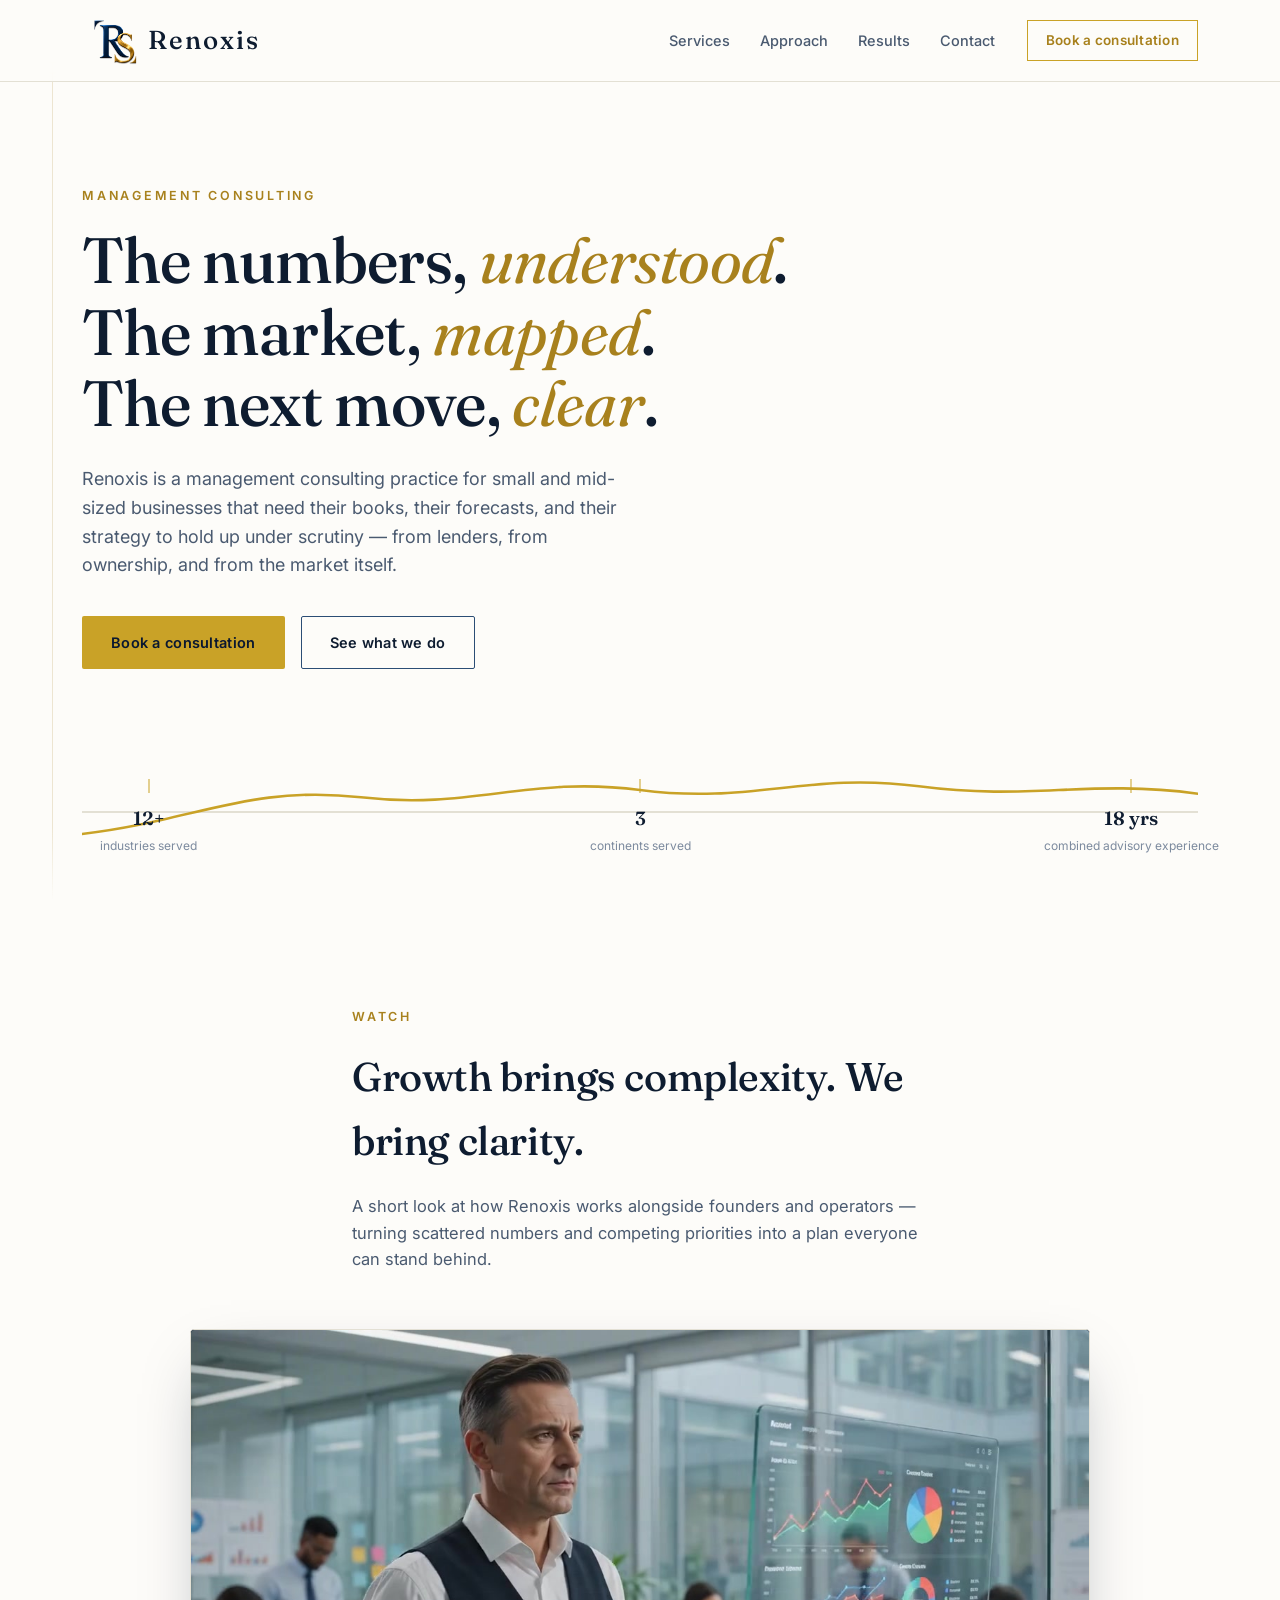
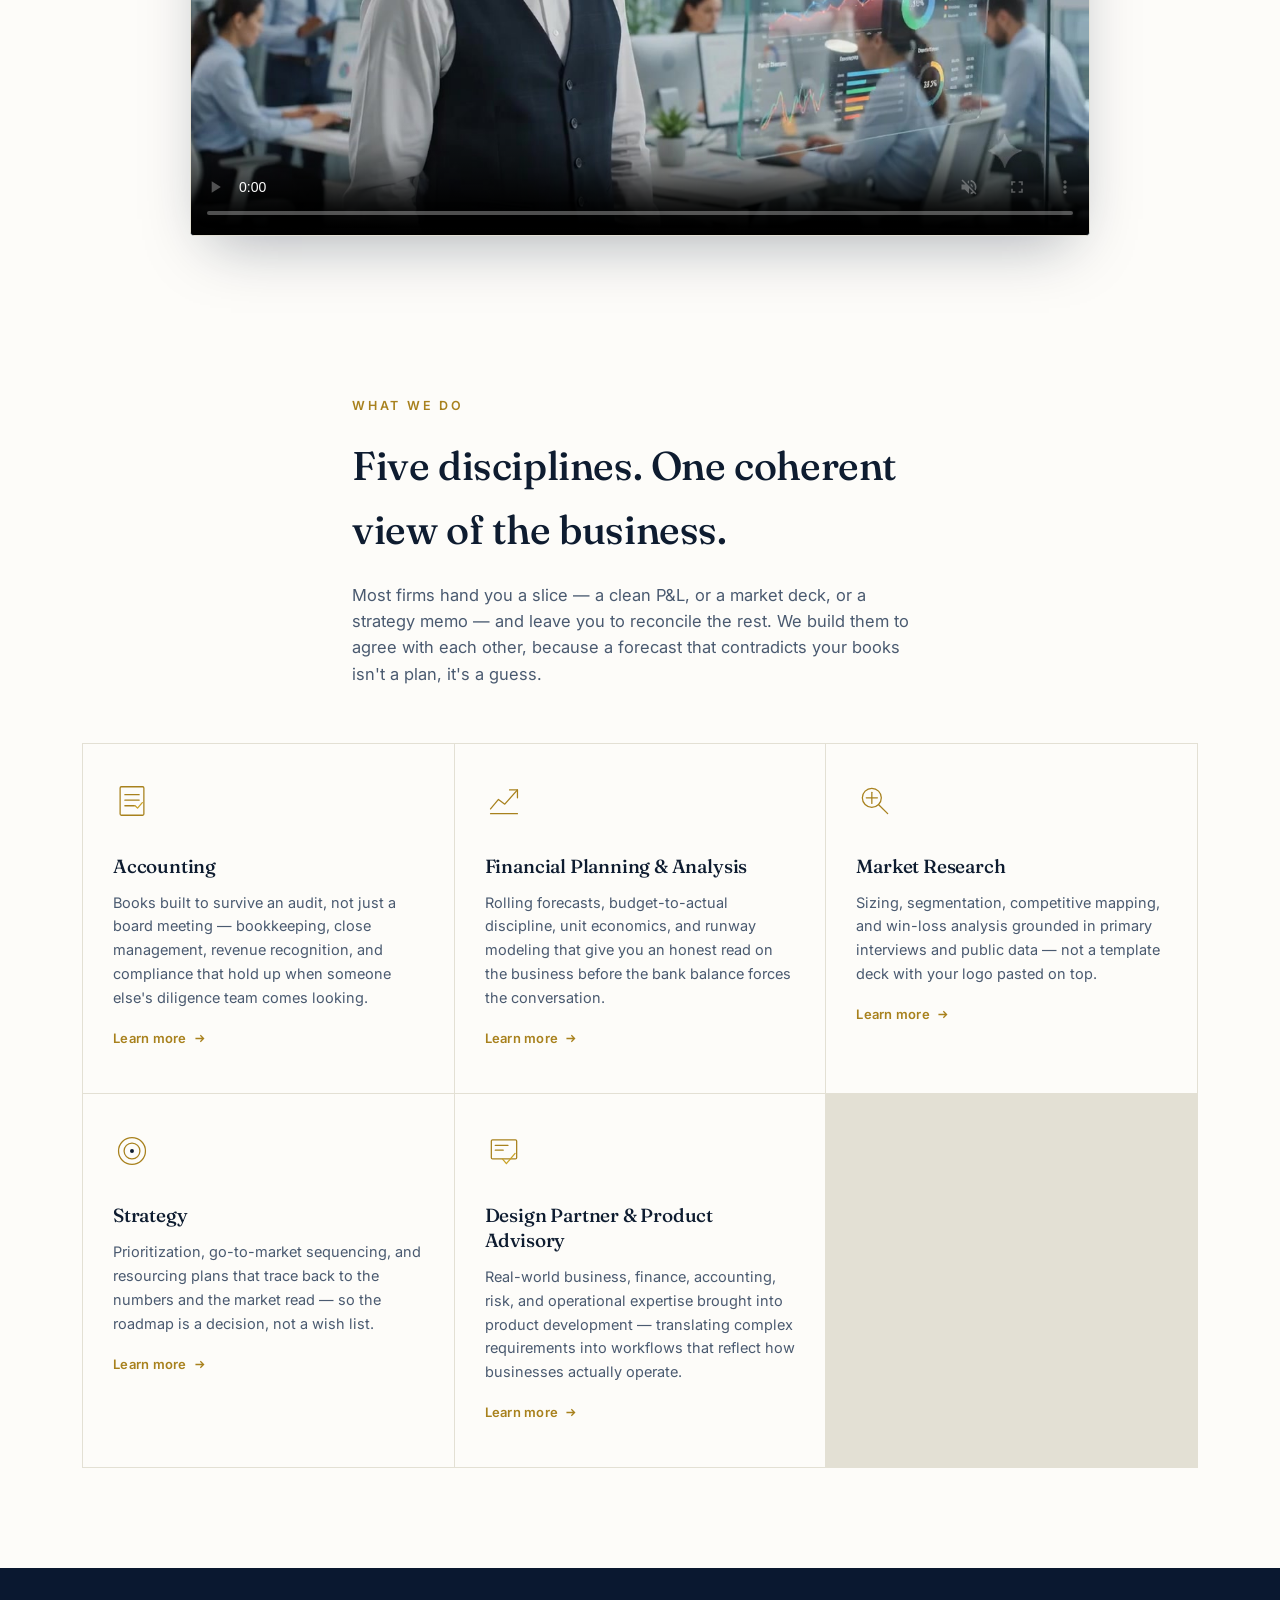
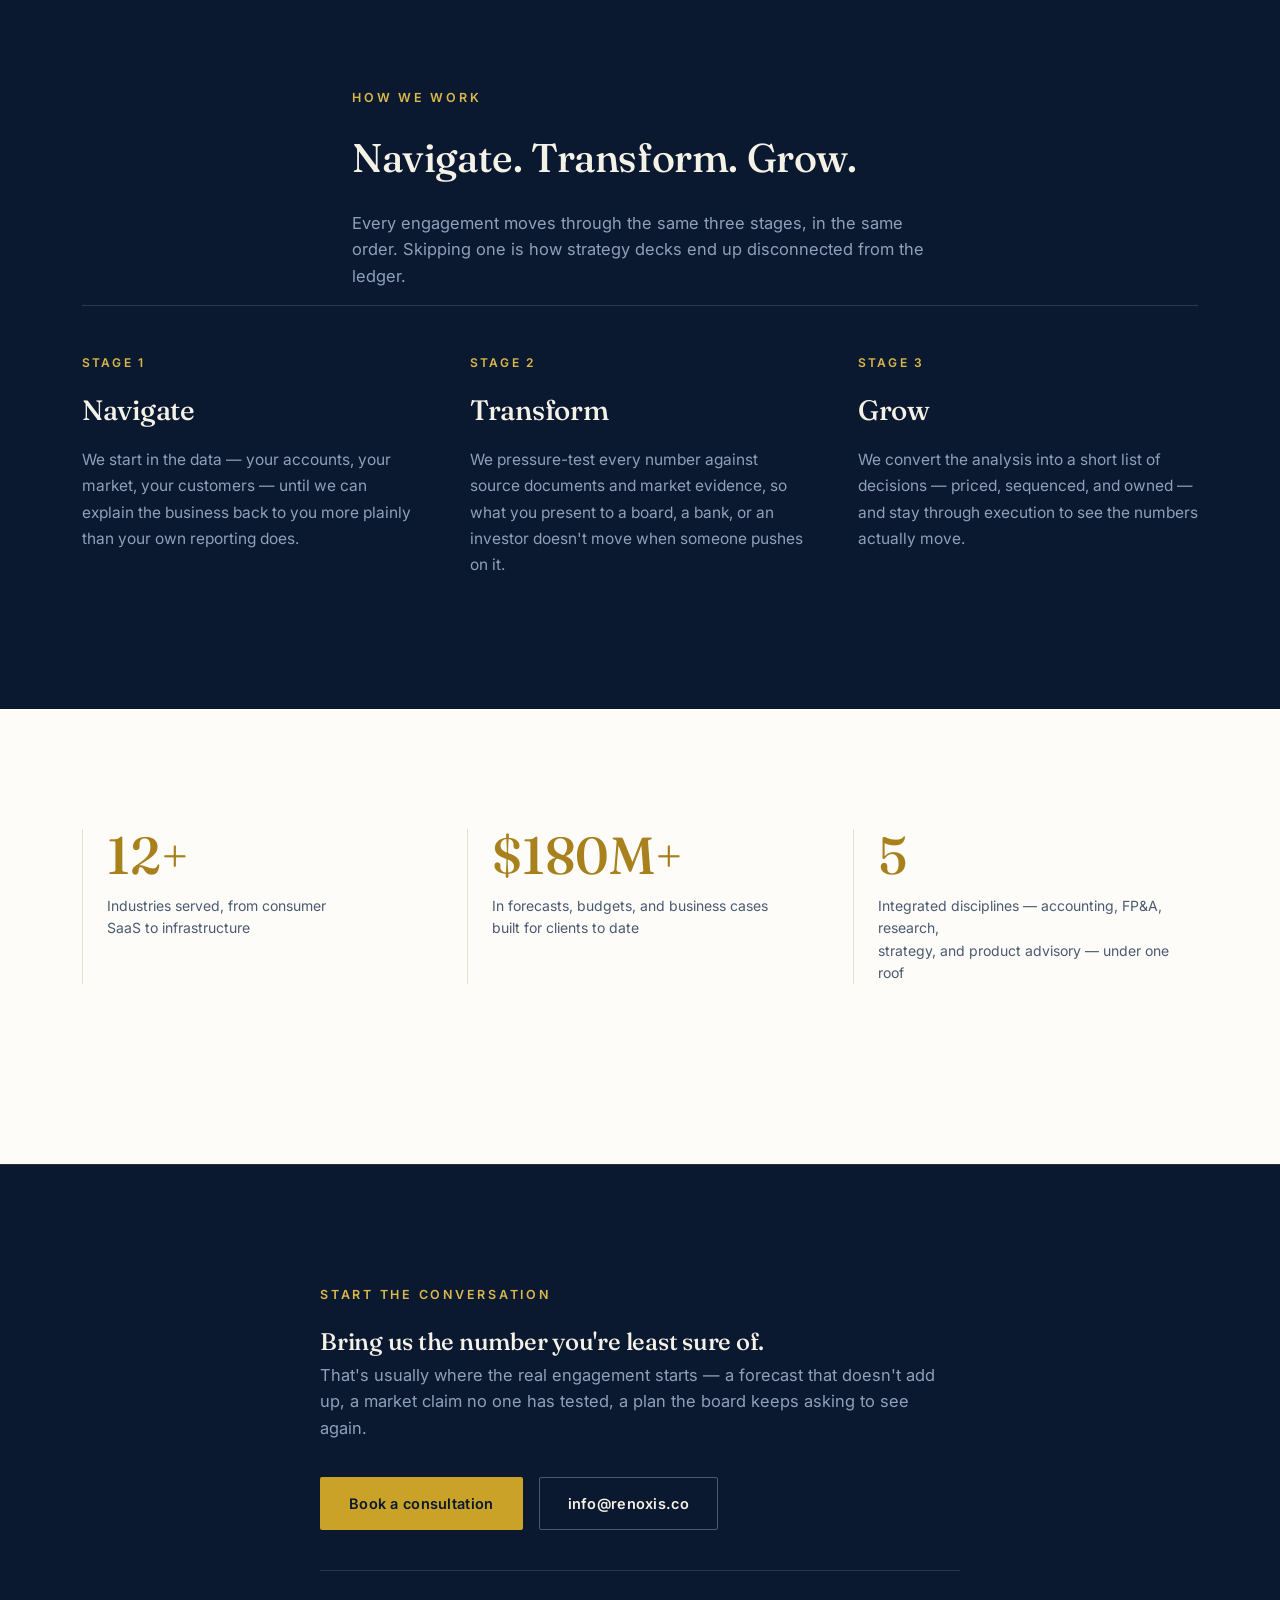
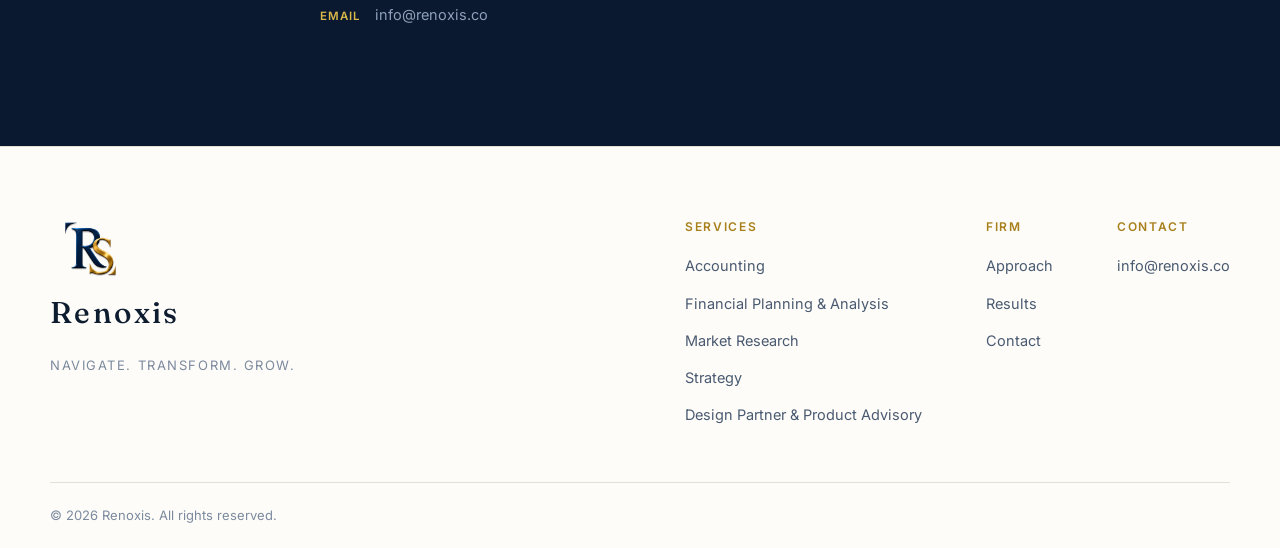
==== commit 8afcd447: "Auto-play brand video on scroll into view, pause when scrolled out" ====
--- a/index.html
+++ b/index.html
@@ -1094,7 +1094,9 @@
     </div>
     <div class="video-wrap reveal">
       <video
+        id="brandVideo"
         controls
+        muted
         preload="metadata"
         poster="media/video-poster.jpg"
         playsinline
@@ -1347,6 +1349,21 @@
   revealEls.forEach(el=>el.classList.add('in'));
 }
 
+// Auto-play brand video when scrolled into view, pause when scrolled out
+const brandVideo = document.getElementById('brandVideo');
+if(brandVideo && 'IntersectionObserver' in window){
+  const videoIO = new IntersectionObserver((entries)=>{
+    entries.forEach(entry=>{
+      if(entry.isIntersecting){
+        brandVideo.play().catch(()=>{});
+      } else {
+        brandVideo.pause();
+      }
+    });
+  }, {threshold:0.5});
+  videoIO.observe(brandVideo);
+}
+
 </script>
 </body>
 </html>
